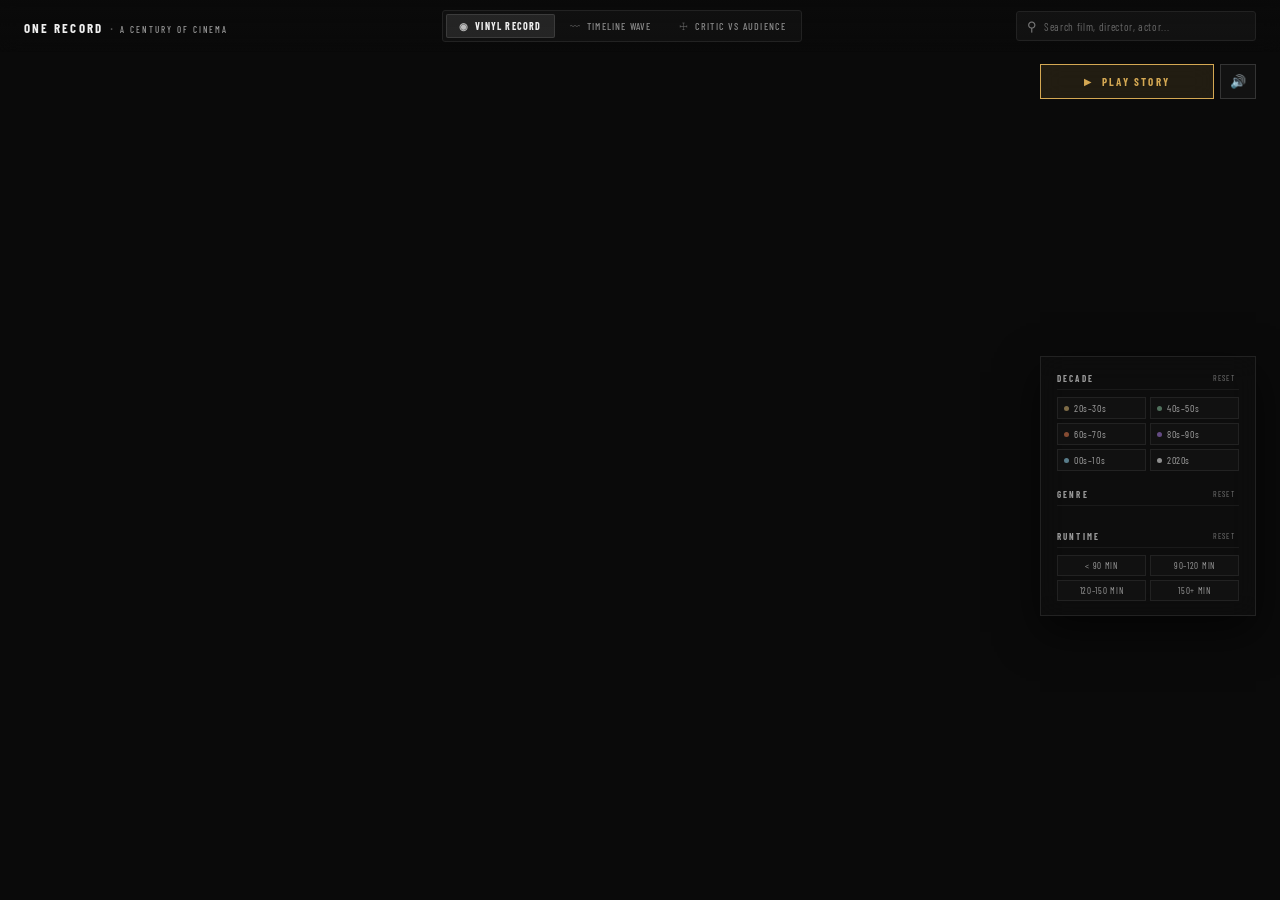
==== index.html @ 1f160da2 "Upgrade data-documentary: segmented scrubber, movie spotlights, Web Audio drone/chimes, ripple motio" ====
<!DOCTYPE html>
<html lang="en">
<head>
  <meta charset="UTF-8">
  <meta name="viewport" content="width=device-width, initial-scale=1.0">
  <title>One Record — A Century of Cinema</title>
  <meta name="description" content="1,000 films. 100 years. An artistic exploration of IMDb's top-rated films across multiple spatial archetypes — Vinyl Record, Timeline Wave, and Critic vs Audience Galaxy.">
  <meta name="theme-color" content="#0A0A0A">
  <link rel="preconnect" href="https://fonts.googleapis.com">
  <link href="https://fonts.googleapis.com/css2?family=Barlow+Condensed:wght@300;400;500;600;700&display=swap" rel="stylesheet">
  <link rel="stylesheet" href="styles.css">
</head>
<body>
<div id="app">

  <!-- Top Navigation & Control Bar -->
  <header id="top-bar">
    <div class="brand">
      <span class="brand-title">ONE RECORD</span>
      <span class="brand-sep">·</span>
      <span class="brand-sub">A CENTURY OF CINEMA</span>
    </div>

    <!-- Mode Switcher -->
    <nav id="mode-switcher" aria-label="Visual perspective">
      <button class="mode-btn active" data-mode="record" title="Concentric vinyl rating tracks">
        <span class="mode-glyph">◉</span>
        <span class="mode-text">VINYL RECORD</span>
      </button>
      <button class="mode-btn" data-mode="timeline" title="Chronological soundwave timeline">
        <span class="mode-glyph">〰</span>
        <span class="mode-text">TIMELINE WAVE</span>
      </button>
      <button class="mode-btn" data-mode="galaxy" title="Critic consensus vs Audience rating">
        <span class="mode-glyph">☩</span>
        <span class="mode-text">CRITIC VS AUDIENCE</span>
      </button>
    </nav>

    <!-- Omni Search Bar -->
    <div id="search-box">
      <span class="search-icon" aria-hidden="true">⚲</span>
      <input type="text" id="omni-search" placeholder="Search film, director, actor..." autocomplete="off" spellcheck="false" aria-label="Search films by title, director, or actor">
      <button id="search-clear" aria-label="Clear search query" title="Clear">×</button>
      <span id="search-count" aria-live="polite"></span>
    </div>
  </header>

  <!-- SVG Visualization Canvas -->
  <svg id="record-svg" role="img" aria-label="Interactive artistic visualization of IMDb top 1000 films"></svg>

  <!-- Hover Tooltip -->
  <div id="tooltip" role="tooltip" aria-hidden="true"></div>

  <!-- Film Detail Modal Overlay -->
  <div id="film-overlay" role="dialog" aria-modal="true" aria-label="Film detail">
    <div class="film-card">
      <button class="close-btn" id="close-overlay" aria-label="Close detail card">×</button>
      <div class="card-layout">
        <div class="card-poster-wrap">
          <img id="card-poster" src="" alt="" class="card-poster">
        </div>
        <div class="card-info">
          <h2 id="card-title" class="card-title"></h2>
          <div class="card-meta-row">
            <span id="card-rating" class="card-rating"></span>
            <span id="card-year" class="card-year"></span>
            <span id="card-runtime" class="card-runtime"></span>
            <span id="card-meta" class="card-meta"></span>
          </div>
          <div id="card-director" class="card-director"></div>
          <div id="card-cast" class="card-cast"></div>
          <div id="card-genre" class="card-genre"></div>
          <p id="card-overview" class="card-overview"></p>
        </div>
      </div>
    </div>
  </div>

  <!-- Right-Side Floating Filter Panel -->
  <aside id="filters" aria-label="Filter panel">
    <!-- Decade Section -->
    <div class="filter-section">
      <div class="filter-header">
        <span class="filter-label">DECADE</span>
        <button class="flt-btn--clear" id="clear-decade">RESET</button>
      </div>
      <div class="filter-grid" id="decade-filter">
        <button class="flt-btn" data-decade="1920" style="--dc:#C8A96A">20s–30s</button>
        <button class="flt-btn" data-decade="1940" style="--dc:#7AAF8E">40s–50s</button>
        <button class="flt-btn" data-decade="1960" style="--dc:#D4734A">60s–70s</button>
        <button class="flt-btn" data-decade="1980" style="--dc:#9B72CF">80s–90s</button>
        <button class="flt-btn" data-decade="2000" style="--dc:#89C4DC">00s–10s</button>
        <button class="flt-btn" data-decade="2020" style="--dc:#E2E2E2">2020s</button>
      </div>
    </div>

    <!-- Genre Section -->
    <div class="filter-section">
      <div class="filter-header">
        <span class="filter-label">GENRE</span>
        <button class="flt-btn--clear" id="clear-genre">RESET</button>
      </div>
      <div class="filter-grid" id="genre-filter">
        <!-- Dynamically injected by script.js -->
      </div>
    </div>

    <!-- Runtime Section -->
    <div class="filter-section">
      <div class="filter-header">
        <span class="filter-label">RUNTIME</span>
        <button class="flt-btn--clear" id="clear-runtime">RESET</button>
      </div>
      <div class="filter-grid" id="runtime-filter">
        <button class="flt-btn rt-flt-btn" data-runtime="short">&lt; 90 MIN</button>
        <button class="flt-btn rt-flt-btn" data-runtime="standard">90–120 MIN</button>
        <button class="flt-btn rt-flt-btn" data-runtime="long">120–150 MIN</button>
        <button class="flt-btn rt-flt-btn" data-runtime="epic">150+ MIN</button>
      </div>
    </div>
  </aside>

  <!-- ── DATA DOCUMENTARY: Controls & Scrubber ── -->
  <div id="doc-controls-wrap">
    <button id="doc-play-btn" aria-label="Play story tour" title="Play Story">
      <span id="doc-play-icon">▶</span>
      <span id="doc-play-label">PLAY STORY</span>
    </button>
    <button id="doc-sound-btn" aria-label="Toggle sound" title="Toggle ambient cinematic audio">
      <span id="doc-sound-icon">🔊</span>
    </button>
  </div>

  <!-- ── DATA DOCUMENTARY: Segmented Chapter Scrubber Bar ── -->
  <div id="doc-scrubber" aria-hidden="true">
    <div id="doc-segments-container"></div>
  </div>

  <!-- ── DATA DOCUMENTARY: Floating Callout Card with Film Spotlights ── -->
  <div id="doc-callout" aria-live="polite" aria-hidden="true">
    <div id="doc-callout-inner">
      <div id="doc-chapter-badge"></div>
      <div id="doc-callout-title"></div>
      <div id="doc-callout-body"></div>
      <div id="doc-callout-stat"></div>
      <div id="doc-spotlights" class="doc-spotlights"></div>
    </div>
  </div>

</div>

<script src="https://d3js.org/d3.v7.min.js"></script>
<script src="data.js"></script>
<script src="script.js"></script>
</body>
</html>
---- styles.css ----
/* ═══════════════════════════════════════════════════════════════════
   ONE RECORD — styles.css
   Aesthetic: Constructivist signal · Minimal brutalist
   ═══════════════════════════════════════════════════════════════════ */

*, *::before, *::after { box-sizing: border-box; margin: 0; padding: 0; }

:root {
  --bg:        #0A0A0A;
  --panel:     rgba(14, 14, 14, 0.90);
  --border:    #222222;
  --border-hi: rgba(255, 255, 255, 0.14);
  --hi:        #F0F0F0;
  --mid:       #AAAAAA;
  --lo:        #666666;
  --accent:    #89C4DC;
  --font:      'Barlow Condensed', 'Arial Narrow', Arial, sans-serif;
}

html, body {
  width: 100%; height: 100%; overflow: hidden;
  background: var(--bg);
  color: var(--hi);
  font-family: var(--font);
}

#app { position: relative; width: 100vw; height: 100vh; }

/* ── Top Bar: Brand, Mode Switcher & Omni Search ────────────────── */
#top-bar {
  position: fixed;
  top: 0; left: 0; right: 0;
  height: 52px;
  padding: 0 24px;
  display: flex;
  align-items: center;
  justify-content: space-between;
  z-index: 500;
  background: linear-gradient(180deg, rgba(10,10,10,0.94) 0%, rgba(10,10,10,0.7) 75%, transparent 100%);
  backdrop-filter: blur(10px);
  -webkit-backdrop-filter: blur(10px);
}

.brand {
  display: flex;
  align-items: baseline;
  user-select: none;
  flex-shrink: 0;
}
.brand-title {
  font-size: 13px;
  font-weight: 700;
  letter-spacing: 0.16em;
  color: var(--hi);
}
.brand-sep {
  color: #555;
  margin: 0 7px;
}
.brand-sub {
  font-size: 9px;
  letter-spacing: 0.22em;
  color: #999;
  font-weight: 500;
}

/* Mode Switcher */
#mode-switcher {
  display: flex;
  gap: 3px;
  background: rgba(255, 255, 255, 0.025);
  border: 1px solid var(--border);
  padding: 3px;
  border-radius: 3px;
}

.mode-btn {
  background: transparent;
  border: none;
  color: #888;
  font-family: var(--font);
  font-size: 10px;
  font-weight: 500;
  letter-spacing: 0.12em;
  padding: 5px 12px;
  cursor: pointer;
  display: flex;
  align-items: center;
  gap: 6px;
  border-radius: 2px;
  transition: all 0.2s ease;
  white-space: nowrap;
}
.mode-btn:hover {
  color: #e0e0e0;
  background: rgba(255, 255, 255, 0.04);
}
.mode-btn.active {
  color: var(--hi);
  background: rgba(255, 255, 255, 0.09);
  font-weight: 700;
  border: 1px solid rgba(255, 255, 255, 0.1);
}
.mode-glyph {
  font-size: 10px;
  opacity: 0.75;
}

/* Omni Search Bar */
#search-box {
  position: relative;
  display: flex;
  align-items: center;
  background: rgba(255, 255, 255, 0.03);
  border: 1px solid var(--border);
  padding: 0 10px;
  height: 30px;
  width: 240px;
  transition: all 0.25s ease;
  border-radius: 3px;
}
#search-box:focus-within {
  border-color: rgba(255, 255, 255, 0.28);
  background: rgba(255, 255, 255, 0.06);
  width: 280px;
}

.search-icon {
  color: #777;
  font-size: 13px;
  margin-right: 7px;
  flex-shrink: 0;
}

#omni-search {
  background: transparent;
  border: none;
  color: var(--hi);
  font-family: var(--font);
  font-size: 11px;
  letter-spacing: 0.04em;
  outline: none;
  width: 100%;
}
#omni-search::placeholder {
  color: #666;
  letter-spacing: 0.06em;
}

#search-clear {
  background: transparent;
  border: none;
  color: #888;
  font-size: 14px;
  cursor: pointer;
  display: none;
  padding: 0 3px;
  line-height: 1;
}
#search-clear.visible { display: block; }
#search-clear:hover { color: var(--hi); }

#search-count {
  font-size: 9px;
  letter-spacing: 0.1em;
  color: var(--accent);
  margin-left: 6px;
  white-space: nowrap;
  font-weight: 600;
}

/* ── SVG Canvas ─────────────────────────────────────────────────── */
#record-svg {
  display: block;
  position: absolute; inset: 0;
  user-select: none; -webkit-user-select: none;
  cursor: default;
  opacity: 0;
  animation: fadeIn 1.2s ease-out 0.1s forwards;
}
@keyframes fadeIn { to { opacity: 1; } }

/* ── Scenery & Canvas Layers ────────────────────────────────────── */
.record-scenery,
.record-scenery *,
.timeline-scenery,
.timeline-scenery *,
.galaxy-scenery,
.galaxy-scenery *,
.constellation-layer,
.constellation-layer *,
.label-group,
.label-group * {
  pointer-events: none !important;
}

.dots-group {
  pointer-events: auto;
}

/* ── Dots & States ──────────────────────────────────────────────── */
.film-dot {
  cursor: pointer;
  transition: opacity 0.25s ease;
  pointer-events: auto;
}
.film-dot.dimmed {
  opacity: 0.02 !important;
  pointer-events: none !important;
  cursor: default !important;
}
.film-dot.search-match {
  stroke: var(--accent) !important;
  stroke-width: 1.5px !important;
  opacity: 1 !important;
  pointer-events: auto !important;
}
.film-dot.selected {
  stroke: #ffffff !important;
  stroke-width: 2px !important;
  opacity: 1 !important;
  pointer-events: auto !important;
}
.film-dot.director-highlight {
  stroke: #ffffff !important;
  stroke-width: 1.5px !important;
  opacity: 1 !important;
  pointer-events: auto !important;
}

/* Constellation Lines */
.constellation-line {
  stroke: rgba(255, 255, 255, 0.45);
  stroke-width: 1.2;
  stroke-dasharray: 4 3;
  fill: none;
  pointer-events: none;
  animation: lineGlow 1.8s ease-in-out infinite alternate;
}
@keyframes lineGlow {
  0%   { stroke-opacity: 0.3; }
  100% { stroke-opacity: 0.85; }
}

/* Axis Guides & Labels */
.axis-guide {
  stroke: rgba(255, 255, 255, 0.05);
  stroke-width: 0.8;
  fill: none;
}
.axis-label {
  font-family: var(--font);
  font-size: 9px;
  fill: #888888;
  letter-spacing: 0.12em;
}
.quadrant-label {
  font-family: var(--font);
  font-size: 11px;
  font-weight: 700;
  fill: #777777;
  letter-spacing: 0.16em;
  text-transform: uppercase;
}

/* ── Tooltip with Poster ────────────────────────────────────────── */
#tooltip {
  position: fixed;
  display: none;
  background: rgba(12, 12, 12, 0.96);
  border: 1px solid rgba(255, 255, 255, 0.12);
  padding: 10px 12px;
  pointer-events: none;
  z-index: 600;
  max-width: 320px;
  box-shadow: 0 14px 34px rgba(0, 0, 0, 0.85);
  backdrop-filter: blur(12px);
  -webkit-backdrop-filter: blur(12px);
}

.tt-card {
  display: flex;
  gap: 12px;
  align-items: flex-start;
}

.tt-poster-wrap {
  flex-shrink: 0;
  width: 54px;
  height: 80px;
  background: #181818;
  border: 1px solid rgba(255, 255, 255, 0.08);
  overflow: hidden;
}

.tt-poster {
  width: 100%;
  height: 100%;
  object-fit: cover;
  display: block;
}

.tt-content {
  flex: 1;
  min-width: 0;
}

.tt-title {
  font-size: 14px;
  font-weight: 700;
  color: var(--hi);
  margin-bottom: 2px;
  line-height: 1.22;
  letter-spacing: 0.02em;
}

.tt-director {
  font-size: 11px;
  color: #bbb;
  margin-bottom: 2px;
  white-space: nowrap;
  overflow: hidden;
  text-overflow: ellipsis;
}

.tt-meta {
  font-size: 10px;
  color: #999;
  margin-bottom: 4px;
  letter-spacing: 0.04em;
}

.tt-rating-row {
  display: flex;
  align-items: baseline;
  gap: 8px;
  margin-bottom: 2px;
}
.tt-rating {
  font-size: 13px;
  font-weight: 700;
  letter-spacing: 0.04em;
}
.tt-meta-score {
  font-size: 10px;
  color: #aaa;
  letter-spacing: 0.06em;
  background: rgba(255, 255, 255, 0.06);
  padding: 1px 4px;
  border-radius: 2px;
}

.tt-genre {
  font-size: 9px;
  color: #999;
  letter-spacing: 0.14em;
  margin-top: 3px;
}

/* ── Film Overlay Modal ─────────────────────────────────────────── */
#film-overlay {
  position: fixed;
  inset: 0;
  background: rgba(0, 0, 0, 0.86);
  backdrop-filter: blur(10px);
  -webkit-backdrop-filter: blur(10px);
  display: none;
  align-items: center;
  justify-content: center;
  z-index: 1000;
}

#film-overlay.visible {
  display: flex;
}

.film-card {
  background: #131313;
  border: 1px solid rgba(255, 255, 255, 0.14);
  width: min(560px, 92vw);
  max-height: 88vh;
  overflow-y: auto;
  padding: 30px 32px;
  position: relative;
  box-shadow: 0 24px 60px rgba(0, 0, 0, 0.9);
  z-index: 1001;
}

.close-btn {
  position: absolute; top: 12px; right: 16px;
  background: transparent; border: none;
  color: #666; font-size: 24px; cursor: pointer;
  line-height: 1; padding: 4px 8px;
  font-family: var(--font);
  transition: color 0.15s;
}
.close-btn:hover { color: var(--hi); }

.card-layout { display: flex; gap: 22px; align-items: flex-start; }

.card-poster-wrap { flex-shrink: 0; width: 96px; }
.card-poster {
  width: 96px; height: auto;
  border: 1px solid rgba(255,255,255,0.1);
  display: block;
  box-shadow: 0 8px 20px rgba(0,0,0,0.6);
}
.card-poster[src=""] { display: none; }

.card-info { flex: 1; min-width: 0; }

.card-title {
  font-size: 22px; font-weight: 700;
  color: var(--hi); line-height: 1.22;
  margin-bottom: 8px;
  letter-spacing: 0.02em;
}

.card-meta-row {
  display: flex; align-items: baseline;
  gap: 12px; flex-wrap: wrap;
  margin-bottom: 10px;
}
.card-rating  { font-size: 22px; font-weight: 700; letter-spacing: 0.04em; }
.card-year    { font-size: 11px; color: var(--mid); letter-spacing: 0.1em; }
.card-runtime { font-size: 11px; color: var(--mid); letter-spacing: 0.1em; }
.card-meta    { font-size: 11px; color: #666;       letter-spacing: 0.08em; }
.card-director { font-size: 13px; color: #BBBBBB; margin-bottom: 5px; }
.card-cast     { font-size: 11px; color: var(--mid); margin-bottom: 8px; letter-spacing: 0.02em; }
.card-genre    {
  font-size: 8px; letter-spacing: 0.22em;
  margin-bottom: 14px; opacity: 0.75;
}
.card-overview {
  font-size: 12px; color: #888;
  line-height: 1.65;
  font-family: Arial, sans-serif;
  letter-spacing: 0.01em;
}

/* ── Filter Side Panel (Right Side) ─────────────────────────────── */
#filters {
  position: fixed;
  top: 54%;
  right: 24px;
  transform: translateY(-50%);
  display: flex;
  flex-direction: column;
  gap: 16px;
  background: var(--panel);
  border: 1px solid var(--border);
  padding: 14px 16px;
  z-index: 300;
  width: 216px;
  max-height: calc(100vh - 72px);
  overflow-y: auto;
  backdrop-filter: blur(14px);
  -webkit-backdrop-filter: blur(14px);
  box-shadow: 0 16px 40px rgba(0, 0, 0, 0.6);
  scrollbar-width: thin;
  scrollbar-color: #333 transparent;
}

#filters::-webkit-scrollbar { width: 4px; }
#filters::-webkit-scrollbar-thumb { background: #333; }

.filter-section {
  display: flex;
  flex-direction: column;
  gap: 7px;
}

.filter-header {
  display: flex;
  align-items: center;
  justify-content: space-between;
  border-bottom: 1px solid rgba(255, 255, 255, 0.06);
  padding-bottom: 4px;
}

.filter-label {
  font-size: 9px;
  letter-spacing: 0.24em;
  color: #999;
  font-weight: 700;
}

.flt-btn--clear {
  background: transparent;
  border: none;
  font-family: var(--font);
  font-size: 8px;
  letter-spacing: 0.16em;
  color: #777;
  cursor: pointer;
  padding: 2px 4px;
  transition: color 0.18s;
}
.flt-btn--clear:hover { color: #ccc; }

.filter-grid {
  display: grid;
  grid-template-columns: 1fr 1fr;
  gap: 4px;
}

.flt-btn {
  background: rgba(255, 255, 255, 0.02);
  border: 1px solid rgba(255, 255, 255, 0.07);
  color: #999;
  font-family: var(--font);
  font-size: 10px;
  font-weight: 400;
  letter-spacing: 0.06em;
  padding: 4px 6px;
  cursor: pointer;
  white-space: nowrap;
  display: flex;
  align-items: center;
  gap: 5px;
  transition: all 0.2s ease;
  width: 100%;
  overflow: hidden;
  text-overflow: ellipsis;
}

/* Default indicator dot on decade buttons */
.flt-btn::before {
  content: '';
  display: inline-block;
  width: 5px;
  height: 5px;
  border-radius: 50%;
  background: var(--dc, #666);
  flex-shrink: 0;
  opacity: 0.6;
  transition: all 0.25s ease;
}

.rt-flt-btn::before { display: none; }
.rt-flt-btn {
  justify-content: center;
  font-size: 9px;
  letter-spacing: 0.08em;
  color: #999;
}

.flt-btn:hover {
  color: #eee;
  border-color: var(--dc, rgba(255, 255, 255, 0.3));
  background: rgba(255, 255, 255, 0.04);
}
.flt-btn:hover::before { opacity: 1; }

.flt-btn.active {
  color: var(--hi);
  border-color: var(--dc, rgba(255, 255, 255, 0.5));
  background: rgba(255, 255, 255, 0.06);
  font-weight: 600;
}
.flt-btn.active::before { opacity: 1; }
.rt-flt-btn.active { border-color: rgba(255, 255, 255, 0.35); }

/* Genre buttons: GREY by default */
.genre-flt-btn::before {
  background: #4a4a4a !important;
  opacity: 0.45;
}
.genre-flt-btn:hover::before {
  background: var(--dc) !important;
  opacity: 1;
}
.genre-flt-btn.active::before {
  background: var(--dc) !important;
  opacity: 1;
}

/* When Genre is selected: Grey out Decade filter circles */
#filters.genre-active #decade-filter .flt-btn::before {
  background: #3e3e3e !important;
  opacity: 0.35 !important;
}
#filters.genre-active #decade-filter .flt-btn.active::before {
  background: #666666 !important;
  opacity: 0.75 !important;
}
#filters.genre-active #decade-filter .flt-btn {
  border-color: rgba(255, 255, 255, 0.04);
  color: #4a4a4a;
}
#filters.genre-active #decade-filter .flt-btn.active {
  border-color: rgba(255, 255, 255, 0.16);
  color: #aaaaaa;
}

/* ── Responsive Breakpoints ─────────────────────────────────────── */
@media (max-width: 1000px) {
  #top-bar { padding: 0 14px; }
  .brand-sub { display: none; }
  .brand-sep { display: none; }
  #search-box { width: 180px; }
  #search-box:focus-within { width: 210px; }
  .mode-text { display: none; }
  .mode-btn { padding: 5px 8px; }
}

@media (max-width: 768px) {
  #filters {
    top: auto;
    bottom: 10px;
    right: 10px;
    transform: none;
    width: auto;
    max-width: calc(100vw - 20px);
    max-height: 150px;
    flex-direction: row;
    gap: 12px;
    padding: 10px 12px;
  }
  .filter-grid {
    display: flex;
    flex-wrap: wrap;
    max-width: 260px;
  }
}

/* ═══════════════════════════════════════════════════════════════════
   DATA DOCUMENTARY — documentary mode components
   ═══════════════════════════════════════════════════════════════════ */

/* ═══════════════════════════════════════════════════════════════════
   DATA DOCUMENTARY — Guided Story Tour Engine
   ═══════════════════════════════════════════════════════════════════ */

/* ── Play / Pause & Sound Controls Wrap ──────────────────────────── */
#doc-controls-wrap {
  position: fixed;
  top: 64px;
  right: 24px;
  z-index: 400;
  display: flex;
  gap: 6px;
  width: 216px;
}

#doc-play-btn {
  flex: 1;
  display: flex;
  align-items: center;
  justify-content: center;
  gap: 9px;
  background: rgba(212, 168, 83, 0.12);
  border: 1px solid #D4A853;
  color: #D4A853;
  font-family: var(--font);
  font-size: 11px;
  font-weight: 700;
  letter-spacing: 0.2em;
  padding: 10px 14px;
  cursor: pointer;
  backdrop-filter: blur(12px);
  -webkit-backdrop-filter: blur(12px);
  transition: background 0.2s ease, border-color 0.2s ease, color 0.2s ease, transform 0.15s ease, box-shadow 0.3s ease;
  box-shadow: 0 0 0 0 rgba(212, 168, 83, 0);
  animation: docBtnPulse 2.8s ease-in-out infinite;
}
@keyframes docBtnPulse {
  0%, 100% { box-shadow: 0 0 0 0 rgba(212, 168, 83, 0.0); }
  50%       { box-shadow: 0 0 12px 3px rgba(212, 168, 83, 0.28); }
}
#doc-play-btn:hover {
  background: rgba(212, 168, 83, 0.22);
  border-color: #E8C06A;
  color: #F0D090;
  transform: translateY(-1px);
  animation: none;
  box-shadow: 0 0 18px 4px rgba(212, 168, 83, 0.35);
}
#doc-play-btn.playing {
  background: rgba(137, 196, 220, 0.14);
  border-color: var(--accent);
  color: var(--accent);
  animation: none;
  box-shadow: 0 0 14px 3px rgba(137, 196, 220, 0.2);
}
#doc-play-btn.playing:hover {
  background: rgba(137, 196, 220, 0.24);
}
#doc-play-icon {
  font-size: 9px;
  line-height: 1;
}

#doc-sound-btn {
  width: 36px;
  background: rgba(20, 20, 20, 0.85);
  border: 1px solid rgba(255, 255, 255, 0.14);
  color: #AAAAAA;
  font-size: 13px;
  display: flex;
  align-items: center;
  justify-content: center;
  cursor: pointer;
  backdrop-filter: blur(12px);
  -webkit-backdrop-filter: blur(12px);
  transition: all 0.2s ease;
}
#doc-sound-btn:hover {
  border-color: #D4A853;
  color: #D4A853;
  background: rgba(212, 168, 83, 0.1);
}
#doc-sound-btn.muted {
  opacity: 0.5;
  color: #666;
}

/* ── Segmented Chapter Scrubber Bar ──────────────────────────────── */
#doc-scrubber {
  position: fixed;
  bottom: 0;
  left: 0;
  right: 0;
  height: 0;
  background: rgba(10, 10, 10, 0.94);
  border-top: 1px solid rgba(255, 255, 255, 0.08);
  z-index: 400;
  pointer-events: none;
  opacity: 0;
  transition: opacity 0.4s ease, height 0.3s ease;
  display: flex;
  align-items: center;
  padding: 0 24px;
}
#doc-scrubber.visible {
  opacity: 1;
  pointer-events: auto;
  height: 42px;
}

#doc-segments-container {
  display: flex;
  width: 100%;
  gap: 8px;
  align-items: center;
}

.doc-segment {
  flex: 1;
  display: flex;
  flex-direction: column;
  gap: 5px;
  cursor: pointer;
  padding: 4px 0;
  opacity: 0.5;
  transition: opacity 0.25s ease;
}
.doc-segment:hover {
  opacity: 0.9;
}
.doc-segment.active {
  opacity: 1;
}
.doc-segment.completed {
  opacity: 0.8;
}

.doc-segment-track {
  height: 3px;
  background: rgba(255, 255, 255, 0.12);
  border-radius: 2px;
  overflow: hidden;
  position: relative;
}

.doc-segment-fill {
  position: absolute;
  top: 0;
  left: 0;
  height: 100%;
  width: 100%;
  background: #D4A853;
  transform-origin: left center;
  transform: scaleX(0);
  transition: transform linear;
}
.doc-segment.active .doc-segment-fill {
  background: var(--accent);
}
.doc-segment.completed .doc-segment-fill {
  background: #888888;
  transform: scaleX(1) !important;
}

.doc-segment-label {
  display: flex;
  align-items: baseline;
  gap: 5px;
  font-family: var(--font);
  font-size: 9px;
  letter-spacing: 0.1em;
  color: var(--mid);
  white-space: nowrap;
  overflow: hidden;
  text-overflow: ellipsis;
}
.doc-segment.active .doc-segment-label {
  color: var(--hi);
  font-weight: 600;
}
.doc-segment-num {
  font-size: 8px;
  color: #777;
  font-weight: 700;
  flex-shrink: 0;
}
.doc-segment.active .doc-segment-num {
  color: var(--accent);
}
.doc-segment-text {
  overflow: hidden;
  text-overflow: ellipsis;
}

/* ── Floating Callout Card with Film Spotlights ──────────────────── */
#doc-callout {
  position: fixed;
  z-index: 450;
  pointer-events: auto;
  opacity: 0;
  transform: translateY(8px);
  transition: opacity 0.45s ease, transform 0.45s ease;
  width: 320px;
  max-width: calc(100vw - 48px);
}
#doc-callout.visible {
  opacity: 1;
  transform: translateY(0);
}

#doc-callout-inner {
  background: rgba(12, 12, 12, 0.94);
  border: 1px solid rgba(255, 255, 255, 0.16);
  padding: 16px 18px 14px;
  backdrop-filter: blur(20px);
  -webkit-backdrop-filter: blur(20px);
  box-shadow: 0 20px 50px rgba(0,0,0,0.9);
  position: relative;
}
#doc-callout-inner::before {
  content: '';
  position: absolute;
  top: 0; left: 0; right: 0;
  height: 2px;
  background: linear-gradient(90deg, #D4A853, var(--accent), transparent);
}

#doc-chapter-badge {
  font-family: var(--font);
  font-size: 8px;
  letter-spacing: 0.24em;
  color: #D4A853;
  font-weight: 700;
  margin-bottom: 6px;
  text-transform: uppercase;
}
#doc-callout-title {
  font-family: var(--font);
  font-size: 16px;
  font-weight: 700;
  letter-spacing: 0.03em;
  color: var(--hi);
  line-height: 1.25;
  margin-bottom: 6px;
}
#doc-callout-body {
  font-family: Arial, sans-serif;
  font-size: 11px;
  color: #b0b0b0;
  line-height: 1.55;
  margin-bottom: 8px;
  letter-spacing: 0.01em;
}
#doc-callout-stat {
  font-family: var(--font);
  font-size: 11px;
  font-weight: 700;
  letter-spacing: 0.12em;
  color: var(--accent);
  border-top: 1px solid rgba(255,255,255,0.08);
  padding-top: 6px;
  margin-bottom: 10px;
}

/* Landmark Spotlight Mini Cards */
.doc-spotlights {
  display: flex;
  flex-direction: column;
  gap: 6px;
  margin-top: 8px;
  border-top: 1px solid rgba(255,255,255,0.06);
  padding-top: 8px;
}
.doc-spotlight-heading {
  font-family: var(--font);
  font-size: 8px;
  letter-spacing: 0.2em;
  color: #888;
  font-weight: 700;
  text-transform: uppercase;
  margin-bottom: 2px;
}
.doc-spotlight-cards {
  display: flex;
  gap: 6px;
}
.doc-spotlight-card {
  flex: 1;
  display: flex;
  gap: 8px;
  background: rgba(255, 255, 255, 0.04);
  border: 1px solid rgba(255, 255, 255, 0.08);
  padding: 5px 6px;
  border-radius: 2px;
  cursor: pointer;
  transition: all 0.2s ease;
  min-width: 0;
  align-items: center;
}
.doc-spotlight-card:hover {
  background: rgba(255, 255, 255, 0.09);
  border-color: #D4A853;
  transform: translateY(-1px);
}
.doc-spotlight-poster {
  width: 26px;
  height: 38px;
  object-fit: cover;
  flex-shrink: 0;
  background: #222;
  border: 1px solid rgba(255,255,255,0.1);
}
.doc-spotlight-info {
  flex: 1;
  min-width: 0;
}
.doc-spotlight-title {
  font-family: var(--font);
  font-size: 11px;
  font-weight: 700;
  color: var(--hi);
  white-space: nowrap;
  overflow: hidden;
  text-overflow: ellipsis;
  line-height: 1.15;
}
.doc-spotlight-meta {
  font-size: 9px;
  color: #888;
  letter-spacing: 0.02em;
  margin-top: 2px;
}
.doc-spotlight-rating {
  font-family: var(--font);
  font-size: 10px;
  font-weight: 700;
  color: #D4A853;
  letter-spacing: 0.05em;
  margin-top: 1px;
}

/* ── Animated Spotlight Halo Rings on SVG ────────────────────────── */
.spotlight-pulse {
  fill: none;
  stroke: #D4A853;
  stroke-width: 1.5;
  pointer-events: none;
  opacity: 0.8;
  animation: pulseRing 1.8s ease-out infinite;
}
@keyframes pulseRing {
  0% {
    r: 4px;
    opacity: 0.9;
    stroke-width: 2;
  }
  100% {
    r: 28px;
    opacity: 0;
    stroke-width: 0.5;
  }
}

/* ── Documentary Focus: Dimming & Canvas Lift ────────────────────── */
body.doc-playing .film-dot {
  will-change: transform, opacity;
  transition: opacity 0.5s ease !important;
}
body.doc-playing .film-dot:not(.doc-focus) {
  opacity: 0.03 !important;
  pointer-events: none !important;
}
body.doc-playing .film-dot.doc-focus {
  opacity: 1 !important;
  stroke: rgba(137, 196, 220, 0.35) !important;
  stroke-width: 0.8px !important;
}
body.doc-playing .film-dot.doc-spotlight-dot {
  opacity: 1 !important;
  stroke: #D4A853 !important;
  stroke-width: 2px !important;
}

/* Shift SVG canvas up when scrubber bar is visible so bottom axes aren't cropped */
body.doc-playing #record-svg {
  transform: translateY(-22px);
  transition: transform 0.4s ease;
}
body:not(.doc-playing) #record-svg {
  transform: translateY(0);
  transition: transform 0.4s ease;
}

body.doc-playing #filters {
  opacity: 0.15;
  pointer-events: none;
  transition: opacity 0.4s ease;
}
body.doc-playing #top-bar {
  opacity: 0.35;
  pointer-events: none;
  transition: opacity 0.4s ease;
}
body.doc-playing #doc-controls-wrap {
  opacity: 1 !important;
  pointer-events: auto !important;
}
body.doc-playing #doc-scrubber {
  opacity: 1 !important;
  pointer-events: auto !important;
}
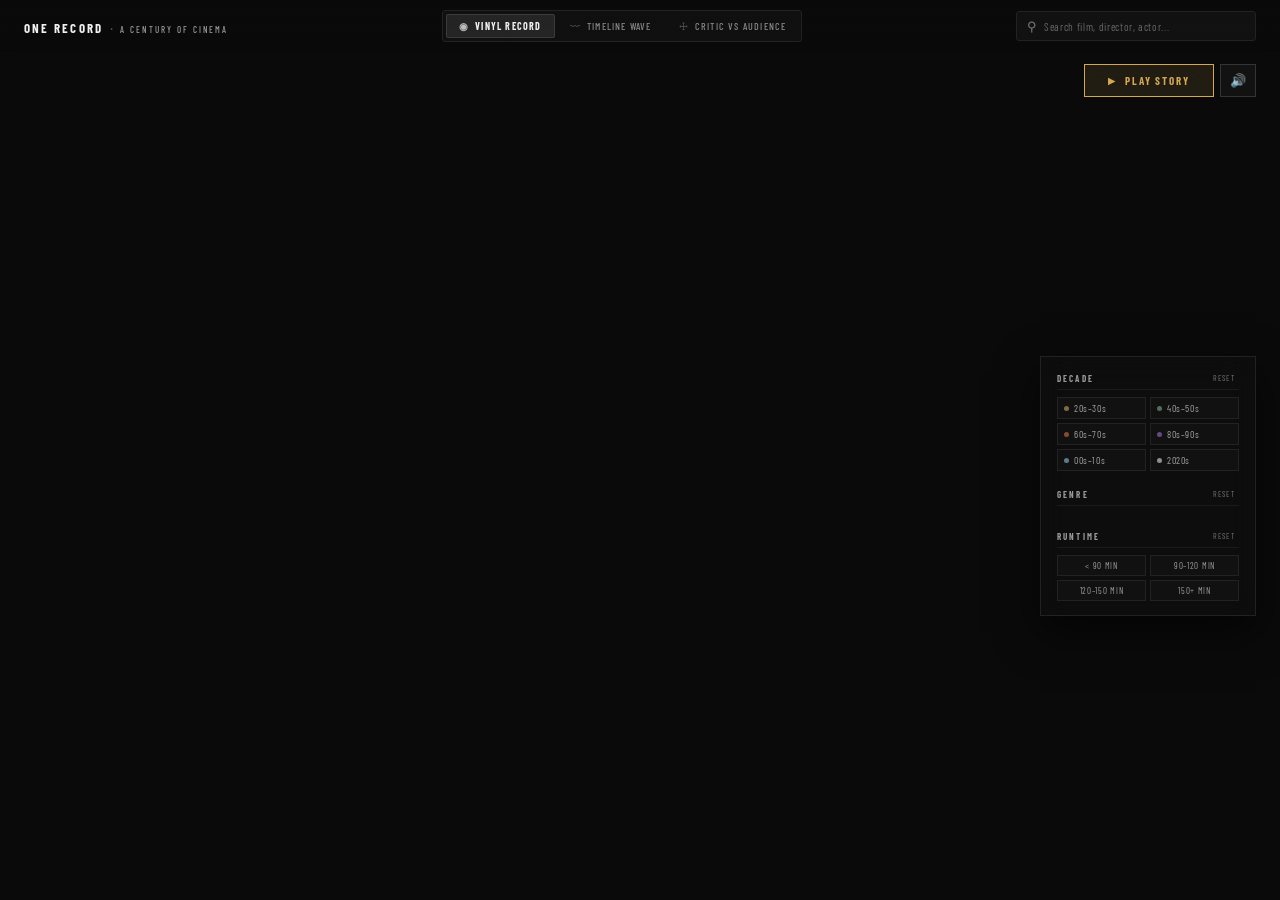
==== commit 3d48c7e9: "Fix: true pause/resume with dedicated stop, soothing pad synth, smooth D3 transitions, stacked full-" ====
--- a/index.html
+++ b/index.html
@@ -123,9 +123,13 @@
 
   <!-- ── DATA DOCUMENTARY: Controls & Scrubber ── -->
   <div id="doc-controls-wrap">
-    <button id="doc-play-btn" aria-label="Play story tour" title="Play Story">
+    <button id="doc-play-btn" aria-label="Play or pause tour" title="Play or Pause Story">
       <span id="doc-play-icon">▶</span>
       <span id="doc-play-label">PLAY STORY</span>
+    </button>
+    <button id="doc-stop-btn" aria-label="Stop tour" title="Stop and reset tour" style="display: none;">
+      <span id="doc-stop-icon">⏹</span>
+      <span id="doc-stop-label">STOP</span>
     </button>
     <button id="doc-sound-btn" aria-label="Toggle sound" title="Toggle ambient cinematic audio">
       <span id="doc-sound-icon">🔊</span>
--- a/styles.css
+++ b/styles.css
@@ -640,23 +640,23 @@
   z-index: 400;
   display: flex;
   gap: 6px;
-  width: 216px;
+  align-items: stretch;
 }
 
 #doc-play-btn {
-  flex: 1;
   display: flex;
   align-items: center;
   justify-content: center;
-  gap: 9px;
+  gap: 8px;
+  min-width: 130px;
   background: rgba(212, 168, 83, 0.12);
   border: 1px solid #D4A853;
   color: #D4A853;
   font-family: var(--font);
   font-size: 11px;
   font-weight: 700;
-  letter-spacing: 0.2em;
-  padding: 10px 14px;
+  letter-spacing: 0.18em;
+  padding: 9px 14px;
   cursor: pointer;
   backdrop-filter: blur(12px);
   -webkit-backdrop-filter: blur(12px);
@@ -686,9 +686,42 @@
 #doc-play-btn.playing:hover {
   background: rgba(137, 196, 220, 0.24);
 }
+#doc-play-btn.paused {
+  background: rgba(212, 168, 83, 0.2);
+  border-color: #D4A853;
+  color: #F0D090;
+  animation: docBtnPulse 1.8s ease-in-out infinite;
+}
 #doc-play-icon {
   font-size: 9px;
   line-height: 1;
+}
+
+#doc-stop-btn {
+  display: flex;
+  align-items: center;
+  justify-content: center;
+  gap: 5px;
+  background: rgba(180, 50, 50, 0.15);
+  border: 1px solid rgba(200, 70, 70, 0.5);
+  color: #E07070;
+  font-family: var(--font);
+  font-size: 10px;
+  font-weight: 700;
+  letter-spacing: 0.14em;
+  padding: 8px 11px;
+  cursor: pointer;
+  backdrop-filter: blur(12px);
+  -webkit-backdrop-filter: blur(12px);
+  transition: all 0.2s ease;
+}
+#doc-stop-btn:hover {
+  background: rgba(200, 50, 50, 0.3);
+  border-color: #FF6666;
+  color: #FFF;
+}
+#doc-stop-icon {
+  font-size: 8px;
 }
 
 #doc-sound-btn {
@@ -830,7 +863,7 @@
   opacity: 0;
   transform: translateY(8px);
   transition: opacity 0.45s ease, transform 0.45s ease;
-  width: 320px;
+  width: 310px;
   max-width: calc(100vw - 48px);
 }
 #doc-callout.visible {
@@ -841,7 +874,7 @@
 #doc-callout-inner {
   background: rgba(12, 12, 12, 0.94);
   border: 1px solid rgba(255, 255, 255, 0.16);
-  padding: 16px 18px 14px;
+  padding: 14px 16px 12px;
   backdrop-filter: blur(20px);
   -webkit-backdrop-filter: blur(20px);
   box-shadow: 0 20px 50px rgba(0,0,0,0.9);
@@ -861,45 +894,45 @@
   letter-spacing: 0.24em;
   color: #D4A853;
   font-weight: 700;
-  margin-bottom: 6px;
+  margin-bottom: 5px;
   text-transform: uppercase;
 }
 #doc-callout-title {
   font-family: var(--font);
-  font-size: 16px;
+  font-size: 15px;
   font-weight: 700;
   letter-spacing: 0.03em;
   color: var(--hi);
   line-height: 1.25;
-  margin-bottom: 6px;
+  margin-bottom: 5px;
 }
 #doc-callout-body {
   font-family: Arial, sans-serif;
   font-size: 11px;
   color: #b0b0b0;
-  line-height: 1.55;
-  margin-bottom: 8px;
+  line-height: 1.5;
+  margin-bottom: 7px;
   letter-spacing: 0.01em;
 }
 #doc-callout-stat {
   font-family: var(--font);
-  font-size: 11px;
+  font-size: 10px;
   font-weight: 700;
   letter-spacing: 0.12em;
   color: var(--accent);
   border-top: 1px solid rgba(255,255,255,0.08);
+  padding-top: 5px;
+  margin-bottom: 7px;
+}
+
+/* Landmark Spotlight Mini Cards (Stacked for full readability) */
+.doc-spotlights {
+  display: flex;
+  flex-direction: column;
+  gap: 4px;
+  margin-top: 6px;
+  border-top: 1px solid rgba(255,255,255,0.06);
   padding-top: 6px;
-  margin-bottom: 10px;
-}
-
-/* Landmark Spotlight Mini Cards */
-.doc-spotlights {
-  display: flex;
-  flex-direction: column;
-  gap: 6px;
-  margin-top: 8px;
-  border-top: 1px solid rgba(255,255,255,0.06);
-  padding-top: 8px;
 }
 .doc-spotlight-heading {
   font-family: var(--font);
@@ -908,41 +941,48 @@
   color: #888;
   font-weight: 700;
   text-transform: uppercase;
-  margin-bottom: 2px;
+  margin-bottom: 3px;
 }
 .doc-spotlight-cards {
   display: flex;
-  gap: 6px;
+  flex-direction: column;
+  gap: 4px;
 }
 .doc-spotlight-card {
-  flex: 1;
   display: flex;
   gap: 8px;
-  background: rgba(255, 255, 255, 0.04);
+  background: rgba(255, 255, 255, 0.035);
   border: 1px solid rgba(255, 255, 255, 0.08);
-  padding: 5px 6px;
+  padding: 4px 7px;
   border-radius: 2px;
   cursor: pointer;
   transition: all 0.2s ease;
-  min-width: 0;
   align-items: center;
 }
 .doc-spotlight-card:hover {
-  background: rgba(255, 255, 255, 0.09);
+  background: rgba(255, 255, 255, 0.08);
   border-color: #D4A853;
-  transform: translateY(-1px);
+  transform: translateX(2px);
 }
 .doc-spotlight-poster {
-  width: 26px;
-  height: 38px;
+  width: 22px;
+  height: 32px;
   object-fit: cover;
   flex-shrink: 0;
   background: #222;
-  border: 1px solid rgba(255,255,255,0.1);
+  border: 1px solid rgba(255,255,255,0.12);
 }
 .doc-spotlight-info {
   flex: 1;
   min-width: 0;
+  display: flex;
+  align-items: baseline;
+  justify-content: space-between;
+  gap: 6px;
+}
+.doc-spotlight-text-col {
+  min-width: 0;
+  flex: 1;
 }
 .doc-spotlight-title {
   font-family: var(--font);
@@ -952,21 +992,21 @@
   white-space: nowrap;
   overflow: hidden;
   text-overflow: ellipsis;
-  line-height: 1.15;
+  line-height: 1.2;
 }
 .doc-spotlight-meta {
   font-size: 9px;
   color: #888;
   letter-spacing: 0.02em;
-  margin-top: 2px;
+  margin-top: 1px;
 }
 .doc-spotlight-rating {
   font-family: var(--font);
-  font-size: 10px;
+  font-size: 11px;
   font-weight: 700;
   color: #D4A853;
-  letter-spacing: 0.05em;
-  margin-top: 1px;
+  letter-spacing: 0.04em;
+  flex-shrink: 0;
 }
 
 /* ── Animated Spotlight Halo Rings on SVG ────────────────────────── */
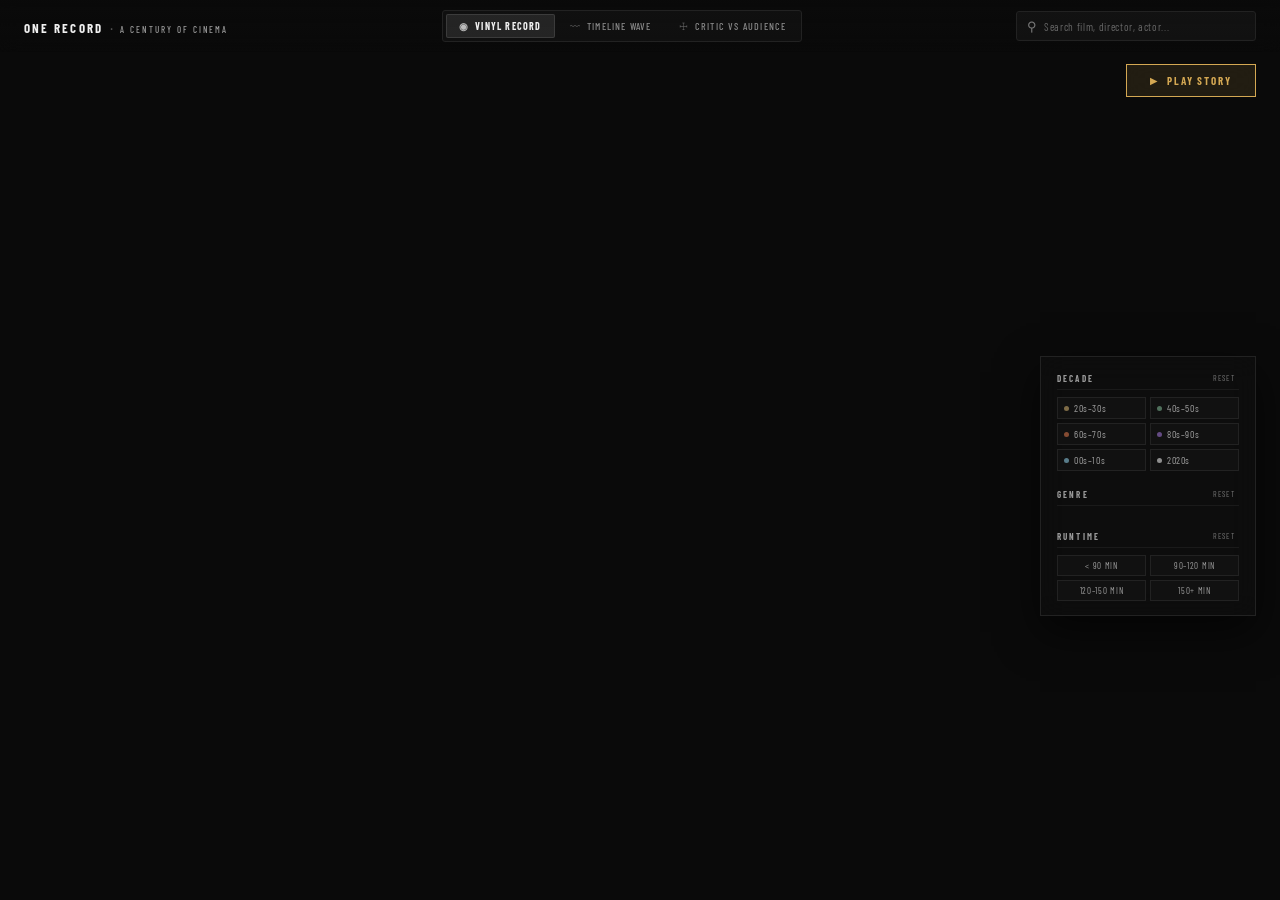
==== commit f7baf99c: "Remove audio completely, add visible particle cascade flight, on-canvas leader pins, and refined mot" ====
--- a/index.html
+++ b/index.html
@@ -131,9 +131,6 @@
       <span id="doc-stop-icon">⏹</span>
       <span id="doc-stop-label">STOP</span>
     </button>
-    <button id="doc-sound-btn" aria-label="Toggle sound" title="Toggle ambient cinematic audio">
-      <span id="doc-sound-icon">🔊</span>
-    </button>
   </div>
 
   <!-- ── DATA DOCUMENTARY: Segmented Chapter Scrubber Bar ── -->
--- a/styles.css
+++ b/styles.css
@@ -1009,7 +1009,7 @@
   flex-shrink: 0;
 }
 
-/* ── Animated Spotlight Halo Rings on SVG ────────────────────────── */
+/* ── Animated Spotlight Halo Rings & On-Canvas Leader Pins ───────── */
 .spotlight-pulse {
   fill: none;
   stroke: #D4A853;
@@ -1031,16 +1031,53 @@
   }
 }
 
-/* ── Documentary Focus: Dimming & Canvas Lift ────────────────────── */
+/* Floating on-canvas landmark pins pointing to dots */
+.doc-leader-pin {
+  pointer-events: none;
+  opacity: 0;
+  animation: leaderPinFade 0.6s ease-out forwards;
+}
+@keyframes leaderPinFade {
+  from { opacity: 0; transform: translateY(4px); }
+  to   { opacity: 1; transform: translateY(0); }
+}
+.doc-leader-line {
+  stroke: rgba(212, 168, 83, 0.6);
+  stroke-width: 1;
+  stroke-dasharray: 2, 2;
+  fill: none;
+}
+.doc-leader-badge-bg {
+  fill: rgba(10, 10, 10, 0.88);
+  stroke: rgba(212, 168, 83, 0.5);
+  stroke-width: 1;
+  rx: 3px;
+}
+.doc-leader-badge-text {
+  font-family: var(--font);
+  font-size: 9px;
+  font-weight: 700;
+  fill: #F0D090;
+  letter-spacing: 0.06em;
+}
+
+/* ── Documentary Focus: Dimming, Motion & Canvas Lift ────────────── */
 body.doc-playing .film-dot {
   will-change: transform, opacity;
-  transition: opacity 0.5s ease !important;
-}
-body.doc-playing .film-dot:not(.doc-focus) {
+  transition: opacity 0.4s ease !important;
+}
+
+/* Visible Particle Cascade during mode switches: all dots glow while traveling */
+body.doc-playing.doc-moving .film-dot {
+  opacity: 0.65 !important;
+  stroke: none !important;
+}
+
+body.doc-playing:not(.doc-moving) .film-dot:not(.doc-focus) {
   opacity: 0.03 !important;
   pointer-events: none !important;
 }
-body.doc-playing .film-dot.doc-focus {
+body.doc-playing:not(.doc-moving) .film-dot.doc-focus {
   opacity: 1 !important;
   stroke: rgba(137, 196, 220, 0.35) !important;
   stroke-width: 0.8px !important;
@@ -1048,7 +1085,7 @@
 body.doc-playing .film-dot.doc-spotlight-dot {
   opacity: 1 !important;
   stroke: #D4A853 !important;
-  stroke-width: 2px !important;
+  stroke-width: 2.2px !important;
 }
 
 /* Shift SVG canvas up when scrubber bar is visible so bottom axes aren't cropped */
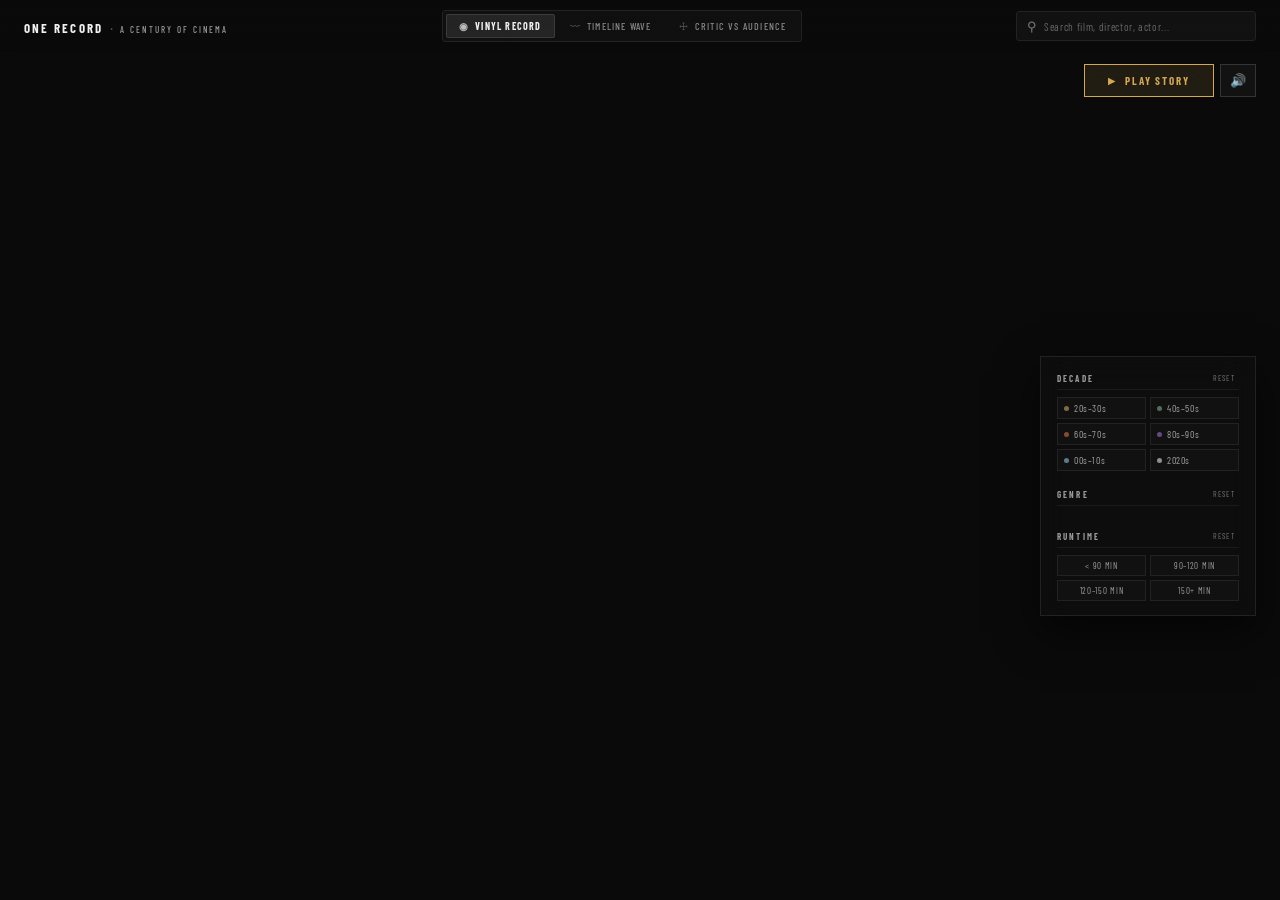
==== commit 0aebf5ba: "Enhance data documentary with fluid particle transitions, generative felt-piano ambient audio, and c" ====
--- a/index.html
+++ b/index.html
@@ -131,6 +131,9 @@
       <span id="doc-stop-icon">⏹</span>
       <span id="doc-stop-label">STOP</span>
     </button>
+    <button id="doc-sound-btn" aria-label="Toggle sound" title="Toggle ambient music">
+      <span id="doc-sound-icon">🔊</span>
+    </button>
   </div>
 
   <!-- ── DATA DOCUMENTARY: Segmented Chapter Scrubber Bar ── -->
--- a/styles.css
+++ b/styles.css
@@ -1009,7 +1009,7 @@
   flex-shrink: 0;
 }
 
-/* ── Animated Spotlight Halo Rings & On-Canvas Leader Pins ───────── */
+/* ── Animated Spotlight Halo Rings on SVG ────────────────────────── */
 .spotlight-pulse {
   fill: none;
   stroke: #D4A853;
@@ -1031,34 +1031,28 @@
   }
 }
 
-/* Floating on-canvas landmark pins pointing to dots */
-.doc-leader-pin {
-  pointer-events: none;
-  opacity: 0;
-  animation: leaderPinFade 0.6s ease-out forwards;
-}
-@keyframes leaderPinFade {
-  from { opacity: 0; transform: translateY(4px); }
-  to   { opacity: 1; transform: translateY(0); }
-}
-.doc-leader-line {
-  stroke: rgba(212, 168, 83, 0.6);
-  stroke-width: 1;
-  stroke-dasharray: 2, 2;
-  fill: none;
-}
-.doc-leader-badge-bg {
-  fill: rgba(10, 10, 10, 0.88);
-  stroke: rgba(212, 168, 83, 0.5);
-  stroke-width: 1;
-  rx: 3px;
-}
-.doc-leader-badge-text {
-  font-family: var(--font);
-  font-size: 9px;
-  font-weight: 700;
-  fill: #F0D090;
-  letter-spacing: 0.06em;
+#doc-sound-btn {
+  width: 36px;
+  background: rgba(20, 20, 20, 0.85);
+  border: 1px solid rgba(255, 255, 255, 0.14);
+  color: #AAAAAA;
+  font-size: 13px;
+  display: flex;
+  align-items: center;
+  justify-content: center;
+  cursor: pointer;
+  backdrop-filter: blur(12px);
+  -webkit-backdrop-filter: blur(12px);
+  transition: all 0.2s ease;
+}
+#doc-sound-btn:hover {
+  border-color: #D4A853;
+  color: #D4A853;
+  background: rgba(212, 168, 83, 0.1);
+}
+#doc-sound-btn.muted {
+  opacity: 0.5;
+  color: #666;
 }
 
 /* ── Documentary Focus: Dimming, Motion & Canvas Lift ────────────── */
@@ -1069,7 +1063,7 @@
 
 /* Visible Particle Cascade during mode switches: all dots glow while traveling */
 body.doc-playing.doc-moving .film-dot {
-  opacity: 0.65 !important;
+  opacity: 0.85 !important;
   stroke: none !important;
 }
 
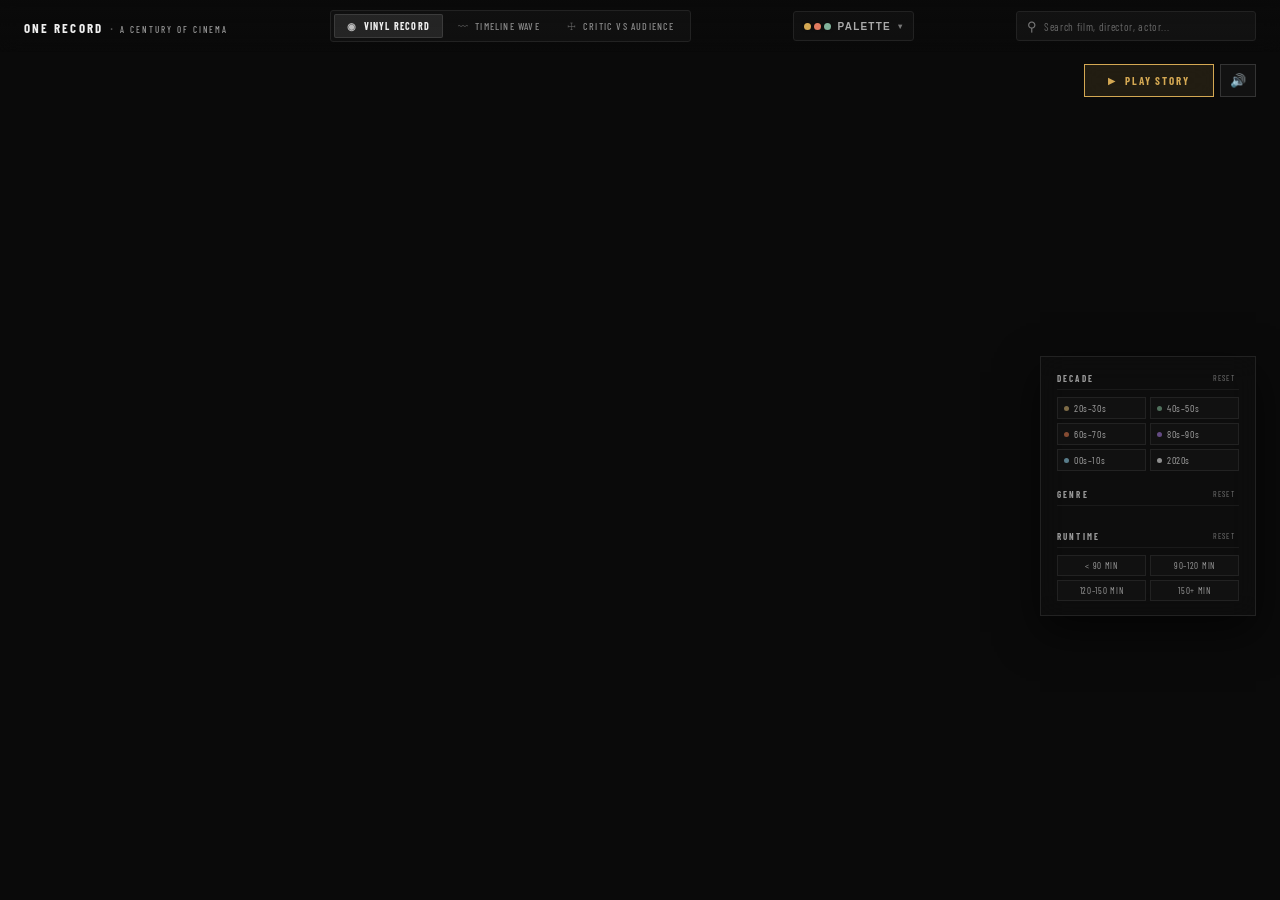
==== commit be06faeb: "Implement Palette Storyteller interactive palette harmonizer with 4 narrative themes and dynamic OKL" ====
--- a/index.html
+++ b/index.html
@@ -36,6 +36,69 @@
         <span class="mode-text">CRITIC VS AUDIENCE</span>
       </button>
     </nav>
+ 
+    <!-- Palette Storyteller: Curated Narrative Palettes -->
+    <div id="palette-picker" class="palette-picker" aria-label="Color Palette Harmonizer">
+      <button id="palette-btn" class="palette-btn" aria-haspopup="true" aria-expanded="false" title="Switch Narrative Color Palette">
+        <span class="palette-swatch-preview" id="palette-active-swatch">
+          <span class="swatch-dot" style="background: #D4A853;"></span>
+          <span class="swatch-dot" style="background: #E07A5F;"></span>
+          <span class="swatch-dot" style="background: #81B29A;"></span>
+        </span>
+        <span class="palette-btn-text">PALETTE</span>
+        <span class="palette-btn-arrow">▾</span>
+      </button>
+      <div id="palette-dropdown" class="palette-dropdown" role="menu">
+        <div class="palette-option active" data-palette="golden-age" role="menuitem">
+          <div class="palette-meta">
+            <span class="palette-name">35mm Golden Age</span>
+            <span class="palette-sub">Warm 24k Gold &amp; Sepia Smoke</span>
+          </div>
+          <div class="palette-swatches">
+            <span style="background: #D4A853;"></span>
+            <span style="background: #E07A5F;"></span>
+            <span style="background: #81B29A;"></span>
+            <span style="background: #3D5A80;"></span>
+          </div>
+        </div>
+        <div class="palette-option" data-palette="cyber-neon" role="menuitem">
+          <div class="palette-meta">
+            <span class="palette-name">Cyber Neon</span>
+            <span class="palette-sub">Phosphor Cyan &amp; Hyper Magenta</span>
+          </div>
+          <div class="palette-swatches">
+            <span style="background: #00F5D4;"></span>
+            <span style="background: #F72585;"></span>
+            <span style="background: #7209B7;"></span>
+            <span style="background: #4CC9F0;"></span>
+          </div>
+        </div>
+        <div class="palette-option" data-palette="vintage-noir" role="menuitem">
+          <div class="palette-meta">
+            <span class="palette-name">Criterion Noir</span>
+            <span class="palette-sub">Vermilion &amp; Prussian Steel</span>
+          </div>
+          <div class="palette-swatches">
+            <span style="background: #E63946;"></span>
+            <span style="background: #457B9D;"></span>
+            <span style="background: #DDA15E;"></span>
+            <span style="background: #F1FAEE;"></span>
+          </div>
+        </div>
+        <div class="palette-option" data-palette="solar-flare" role="menuitem">
+          <div class="palette-meta">
+            <span class="palette-name">Solar Flare</span>
+            <span class="palette-sub">Molten Amber &amp; Supernova Cyan</span>
+          </div>
+          <div class="palette-swatches">
+            <span style="background: #FFB703;"></span>
+            <span style="background: #FB8500;"></span>
+            <span style="background: #00B4D8;"></span>
+            <span style="background: #06D6A0;"></span>
+          </div>
+        </div>
+      </div>
+    </div>
 
     <!-- Omni Search Bar -->
     <div id="search-box">
--- a/styles.css
+++ b/styles.css
@@ -104,6 +104,137 @@
 .mode-glyph {
   font-size: 10px;
   opacity: 0.75;
+}
+
+/* ── Palette Storyteller: Palette Picker Dropdown ───────────────── */
+.palette-picker {
+  position: relative;
+  user-select: none;
+}
+
+.palette-btn {
+  background: rgba(255, 255, 255, 0.025);
+  border: 1px solid var(--border);
+  color: #AAAAAA;
+  font-family: var(--font);
+  font-size: 10px;
+  font-weight: 600;
+  letter-spacing: 0.12em;
+  padding: 5px 10px;
+  cursor: pointer;
+  display: flex;
+  align-items: center;
+  gap: 7px;
+  border-radius: 3px;
+  height: 30px;
+  transition: all 0.2s ease;
+}
+.palette-btn:hover {
+  color: #FFFFFF;
+  border-color: rgba(255, 255, 255, 0.25);
+  background: rgba(255, 255, 255, 0.06);
+}
+.palette-picker.open .palette-btn {
+  border-color: var(--accent, #D4A853);
+  color: #FFFFFF;
+  background: rgba(255, 255, 255, 0.08);
+}
+
+.palette-swatch-preview {
+  display: flex;
+  gap: 3px;
+  align-items: center;
+}
+.palette-swatch-preview .swatch-dot {
+  width: 7px;
+  height: 7px;
+  border-radius: 50%;
+  box-shadow: 0 0 3px rgba(0,0,0,0.5);
+}
+
+.palette-btn-text {
+  font-size: 10px;
+}
+.palette-btn-arrow {
+  font-size: 8px;
+  color: #777;
+  transition: transform 0.2s ease;
+}
+.palette-picker.open .palette-btn-arrow {
+  transform: rotate(180deg);
+}
+
+.palette-dropdown {
+  position: absolute;
+  top: calc(100% + 6px);
+  left: 50%;
+  transform: translateX(-50%) translateY(-6px);
+  width: 224px;
+  background: rgba(14, 14, 14, 0.96);
+  border: 1px solid rgba(255, 255, 255, 0.14);
+  border-radius: 4px;
+  padding: 5px;
+  display: none;
+  flex-direction: column;
+  gap: 3px;
+  z-index: 600;
+  box-shadow: 0 12px 32px rgba(0, 0, 0, 0.7), 0 0 0 1px rgba(255, 255, 255, 0.05);
+  backdrop-filter: blur(14px);
+  -webkit-backdrop-filter: blur(14px);
+  opacity: 0;
+  pointer-events: none;
+  transition: opacity 0.18s ease, transform 0.18s ease;
+}
+.palette-picker.open .palette-dropdown {
+  display: flex;
+  opacity: 1;
+  pointer-events: auto;
+  transform: translateX(-50%) translateY(0);
+}
+
+.palette-option {
+  padding: 8px 10px;
+  border-radius: 3px;
+  cursor: pointer;
+  display: flex;
+  flex-direction: column;
+  gap: 4px;
+  border: 1px solid transparent;
+  transition: all 0.15s ease;
+}
+.palette-option:hover {
+  background: rgba(255, 255, 255, 0.06);
+}
+.palette-option.active {
+  background: rgba(255, 255, 255, 0.09);
+  border-color: rgba(255, 255, 255, 0.18);
+}
+
+.palette-meta {
+  display: flex;
+  flex-direction: column;
+}
+.palette-name {
+  font-size: 11px;
+  font-weight: 700;
+  letter-spacing: 0.08em;
+  color: #F0F0F0;
+}
+.palette-sub {
+  font-size: 9px;
+  letter-spacing: 0.04em;
+  color: #888888;
+}
+
+.palette-swatches {
+  display: flex;
+  gap: 4px;
+  margin-top: 2px;
+}
+.palette-swatches span {
+  flex: 1;
+  height: 4px;
+  border-radius: 2px;
 }
 
 /* Omni Search Bar */
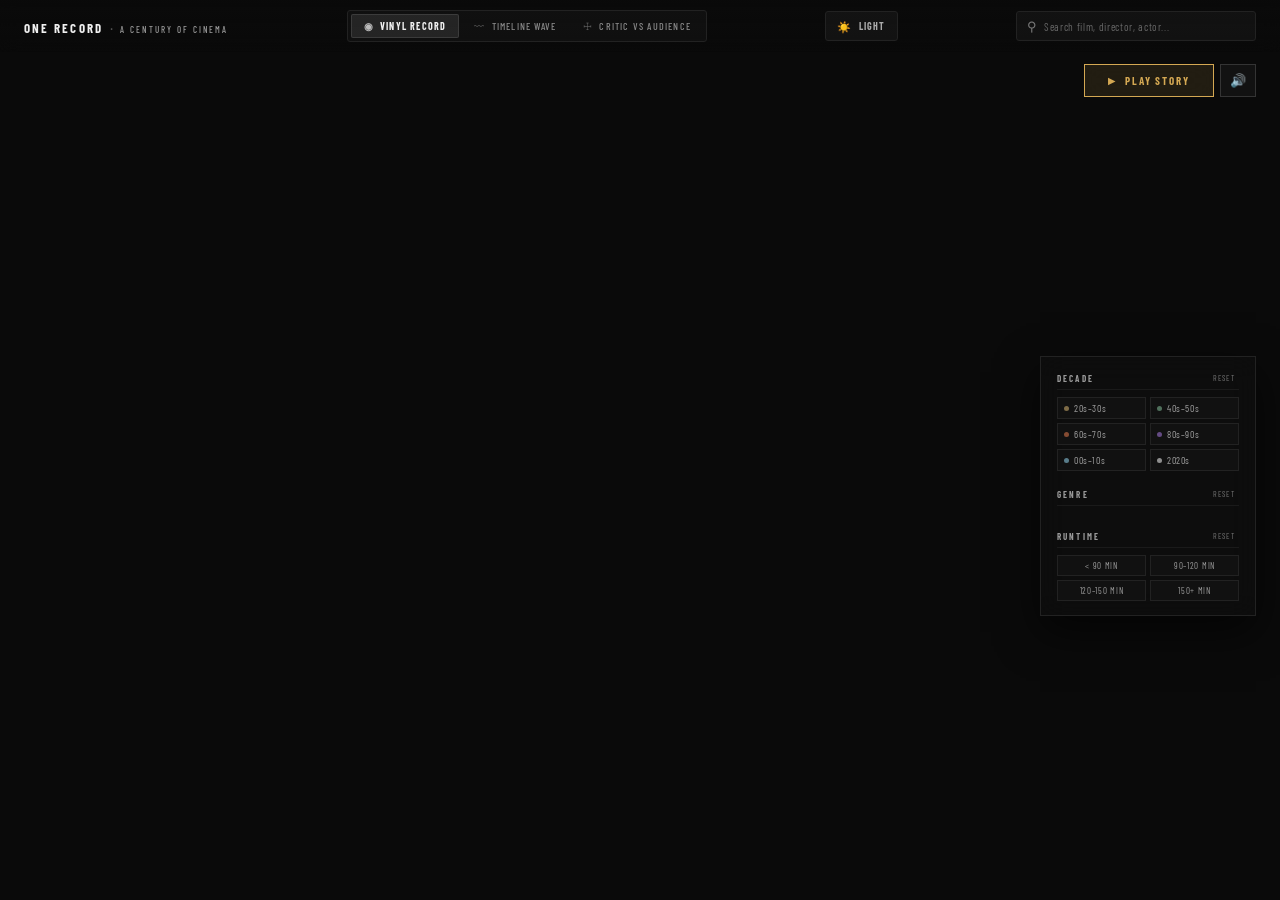
==== commit 746bec4f: "Replace palette picker with Theme Polarity Harmonizer Light/Dark mode toggle and skill" ====
--- a/index.html
+++ b/index.html
@@ -37,68 +37,11 @@
       </button>
     </nav>
  
-    <!-- Palette Storyteller: Curated Narrative Palettes -->
-    <div id="palette-picker" class="palette-picker" aria-label="Color Palette Harmonizer">
-      <button id="palette-btn" class="palette-btn" aria-haspopup="true" aria-expanded="false" title="Switch Narrative Color Palette">
-        <span class="palette-swatch-preview" id="palette-active-swatch">
-          <span class="swatch-dot" style="background: #D4A853;"></span>
-          <span class="swatch-dot" style="background: #E07A5F;"></span>
-          <span class="swatch-dot" style="background: #81B29A;"></span>
-        </span>
-        <span class="palette-btn-text">PALETTE</span>
-        <span class="palette-btn-arrow">▾</span>
-      </button>
-      <div id="palette-dropdown" class="palette-dropdown" role="menu">
-        <div class="palette-option active" data-palette="golden-age" role="menuitem">
-          <div class="palette-meta">
-            <span class="palette-name">35mm Golden Age</span>
-            <span class="palette-sub">Warm 24k Gold &amp; Sepia Smoke</span>
-          </div>
-          <div class="palette-swatches">
-            <span style="background: #D4A853;"></span>
-            <span style="background: #E07A5F;"></span>
-            <span style="background: #81B29A;"></span>
-            <span style="background: #3D5A80;"></span>
-          </div>
-        </div>
-        <div class="palette-option" data-palette="cyber-neon" role="menuitem">
-          <div class="palette-meta">
-            <span class="palette-name">Cyber Neon</span>
-            <span class="palette-sub">Phosphor Cyan &amp; Hyper Magenta</span>
-          </div>
-          <div class="palette-swatches">
-            <span style="background: #00F5D4;"></span>
-            <span style="background: #F72585;"></span>
-            <span style="background: #7209B7;"></span>
-            <span style="background: #4CC9F0;"></span>
-          </div>
-        </div>
-        <div class="palette-option" data-palette="vintage-noir" role="menuitem">
-          <div class="palette-meta">
-            <span class="palette-name">Criterion Noir</span>
-            <span class="palette-sub">Vermilion &amp; Prussian Steel</span>
-          </div>
-          <div class="palette-swatches">
-            <span style="background: #E63946;"></span>
-            <span style="background: #457B9D;"></span>
-            <span style="background: #DDA15E;"></span>
-            <span style="background: #F1FAEE;"></span>
-          </div>
-        </div>
-        <div class="palette-option" data-palette="solar-flare" role="menuitem">
-          <div class="palette-meta">
-            <span class="palette-name">Solar Flare</span>
-            <span class="palette-sub">Molten Amber &amp; Supernova Cyan</span>
-          </div>
-          <div class="palette-swatches">
-            <span style="background: #FFB703;"></span>
-            <span style="background: #FB8500;"></span>
-            <span style="background: #00B4D8;"></span>
-            <span style="background: #06D6A0;"></span>
-          </div>
-        </div>
-      </div>
-    </div>
+    <!-- Theme Polarity Harmonizer: Light / Dark Mode Toggle -->
+    <button id="theme-toggle-btn" class="theme-toggle-btn" aria-label="Toggle light and dark mode" title="Toggle Light / Dark Mode">
+      <span id="theme-toggle-icon">☀️</span>
+      <span id="theme-toggle-label">LIGHT</span>
+    </button>
 
     <!-- Omni Search Bar -->
     <div id="search-box">
--- a/styles.css
+++ b/styles.css
@@ -13,8 +13,31 @@
   --hi:        #F0F0F0;
   --mid:       #AAAAAA;
   --lo:        #666666;
-  --accent:    #89C4DC;
+  --accent:    #D4A853;
+  --card-bg:   rgba(14, 14, 14, 0.94);
   --font:      'Barlow Condensed', 'Arial Narrow', Arial, sans-serif;
+  --topbar-bg: linear-gradient(180deg, rgba(10,10,10,0.94) 0%, rgba(10,10,10,0.7) 75%, transparent 100%);
+  --modal-bg:  rgba(16, 16, 16, 0.96);
+  --tooltip-bg: rgba(14, 14, 14, 0.96);
+  --tooltip-border: rgba(255, 255, 255, 0.16);
+  --glass-shadow: 0 16px 40px rgba(0, 0, 0, 0.7);
+}
+
+[data-theme="light"] {
+  --bg:        #F7F5F0;
+  --panel:     rgba(255, 255, 255, 0.92);
+  --border:    #E0DDD5;
+  --border-hi: rgba(0, 0, 0, 0.15);
+  --hi:        #141414;
+  --mid:       #555555;
+  --lo:        #888888;
+  --accent:    #B38628;
+  --card-bg:   rgba(255, 255, 255, 0.95);
+  --topbar-bg: linear-gradient(180deg, rgba(247,245,240,0.96) 0%, rgba(247,245,240,0.80) 75%, transparent 100%);
+  --modal-bg:  rgba(255, 255, 255, 0.98);
+  --tooltip-bg: rgba(255, 255, 255, 0.98);
+  --tooltip-border: rgba(0, 0, 0, 0.14);
+  --glass-shadow: 0 16px 40px rgba(0, 0, 0, 0.12);
 }
 
 html, body {
@@ -22,6 +45,7 @@
   background: var(--bg);
   color: var(--hi);
   font-family: var(--font);
+  transition: background-color 0.35s ease, color 0.35s ease;
 }
 
 #app { position: relative; width: 100vw; height: 100vh; }
@@ -36,9 +60,10 @@
   align-items: center;
   justify-content: space-between;
   z-index: 500;
-  background: linear-gradient(180deg, rgba(10,10,10,0.94) 0%, rgba(10,10,10,0.7) 75%, transparent 100%);
+  background: var(--topbar-bg);
   backdrop-filter: blur(10px);
   -webkit-backdrop-filter: blur(10px);
+  transition: background 0.35s ease;
 }
 
 .brand {
@@ -106,136 +131,148 @@
   opacity: 0.75;
 }
 
-/* ── Palette Storyteller: Palette Picker Dropdown ───────────────── */
-.palette-picker {
-  position: relative;
-  user-select: none;
-}
-
-.palette-btn {
-  background: rgba(255, 255, 255, 0.025);
+/* ── Theme Polarity Harmonizer: Light/Dark Mode Toggle ──────────── */
+.theme-toggle-btn {
+  background: rgba(255, 255, 255, 0.035);
   border: 1px solid var(--border);
-  color: #AAAAAA;
+  color: var(--mid);
   font-family: var(--font);
   font-size: 10px;
-  font-weight: 600;
+  font-weight: 700;
   letter-spacing: 0.12em;
-  padding: 5px 10px;
+  padding: 5px 11px;
   cursor: pointer;
   display: flex;
   align-items: center;
-  gap: 7px;
+  gap: 6px;
   border-radius: 3px;
   height: 30px;
   transition: all 0.2s ease;
 }
-.palette-btn:hover {
-  color: #FFFFFF;
-  border-color: rgba(255, 255, 255, 0.25);
-  background: rgba(255, 255, 255, 0.06);
-}
-.palette-picker.open .palette-btn {
-  border-color: var(--accent, #D4A853);
-  color: #FFFFFF;
+.theme-toggle-btn:hover {
+  color: var(--hi);
+  border-color: var(--border-hi);
   background: rgba(255, 255, 255, 0.08);
 }
-
-.palette-swatch-preview {
-  display: flex;
-  gap: 3px;
-  align-items: center;
-}
-.palette-swatch-preview .swatch-dot {
-  width: 7px;
-  height: 7px;
-  border-radius: 50%;
-  box-shadow: 0 0 3px rgba(0,0,0,0.5);
-}
-
-.palette-btn-text {
-  font-size: 10px;
-}
-.palette-btn-arrow {
-  font-size: 8px;
-  color: #777;
-  transition: transform 0.2s ease;
-}
-.palette-picker.open .palette-btn-arrow {
-  transform: rotate(180deg);
-}
-
-.palette-dropdown {
-  position: absolute;
-  top: calc(100% + 6px);
-  left: 50%;
-  transform: translateX(-50%) translateY(-6px);
-  width: 224px;
-  background: rgba(14, 14, 14, 0.96);
-  border: 1px solid rgba(255, 255, 255, 0.14);
-  border-radius: 4px;
-  padding: 5px;
-  display: none;
-  flex-direction: column;
-  gap: 3px;
-  z-index: 600;
-  box-shadow: 0 12px 32px rgba(0, 0, 0, 0.7), 0 0 0 1px rgba(255, 255, 255, 0.05);
-  backdrop-filter: blur(14px);
-  -webkit-backdrop-filter: blur(14px);
-  opacity: 0;
-  pointer-events: none;
-  transition: opacity 0.18s ease, transform 0.18s ease;
-}
-.palette-picker.open .palette-dropdown {
-  display: flex;
-  opacity: 1;
-  pointer-events: auto;
-  transform: translateX(-50%) translateY(0);
-}
-
-.palette-option {
-  padding: 8px 10px;
-  border-radius: 3px;
-  cursor: pointer;
-  display: flex;
-  flex-direction: column;
-  gap: 4px;
-  border: 1px solid transparent;
-  transition: all 0.15s ease;
-}
-.palette-option:hover {
-  background: rgba(255, 255, 255, 0.06);
-}
-.palette-option.active {
-  background: rgba(255, 255, 255, 0.09);
-  border-color: rgba(255, 255, 255, 0.18);
-}
-
-.palette-meta {
-  display: flex;
-  flex-direction: column;
-}
-.palette-name {
+[data-theme="light"] .theme-toggle-btn {
+  background: rgba(0, 0, 0, 0.04);
+  color: var(--hi);
+}
+[data-theme="light"] .theme-toggle-btn:hover {
+  background: rgba(0, 0, 0, 0.08);
+  border-color: rgba(0, 0, 0, 0.25);
+}
+
+#theme-toggle-icon {
   font-size: 11px;
-  font-weight: 700;
-  letter-spacing: 0.08em;
-  color: #F0F0F0;
-}
-.palette-sub {
-  font-size: 9px;
-  letter-spacing: 0.04em;
-  color: #888888;
-}
-
-.palette-swatches {
-  display: flex;
-  gap: 4px;
-  margin-top: 2px;
-}
-.palette-swatches span {
-  flex: 1;
-  height: 4px;
-  border-radius: 2px;
-}
+  line-height: 1;
+}
+
+/* Light Theme UI Overrides */
+[data-theme="light"] .brand-title { color: #141414; }
+[data-theme="light"] .brand-sep   { color: #BBBBBB; }
+[data-theme="light"] .brand-sub   { color: #666666; }
+
+[data-theme="light"] #mode-switcher {
+  background: rgba(0, 0, 0, 0.04);
+  border-color: var(--border);
+}
+[data-theme="light"] .mode-btn {
+  color: #666666;
+}
+[data-theme="light"] .mode-btn:hover {
+  color: #111111;
+  background: rgba(0, 0, 0, 0.05);
+}
+[data-theme="light"] .mode-btn.active {
+  color: #111111;
+  background: #FFFFFF;
+  border-color: rgba(0, 0, 0, 0.12);
+  box-shadow: 0 1px 3px rgba(0,0,0,0.08);
+}
+
+[data-theme="light"] #search-box {
+  background: #FFFFFF;
+  border-color: var(--border);
+  box-shadow: 0 1px 3px rgba(0, 0, 0, 0.04);
+}
+[data-theme="light"] #search-box:focus-within {
+  border-color: var(--accent);
+  background: #FFFFFF;
+}
+
+[data-theme="light"] #filters {
+  background: var(--panel);
+  border-color: var(--border);
+  box-shadow: -8px 0 24px rgba(0, 0, 0, 0.06);
+}
+[data-theme="light"] .filter-section {
+  border-color: var(--border);
+}
+
+[data-theme="light"] #doc-callout {
+  background: rgba(255, 255, 255, 0.94);
+  border-color: rgba(0, 0, 0, 0.12);
+  box-shadow: 0 16px 40px rgba(0, 0, 0, 0.12);
+}
+[data-theme="light"] #doc-callout-title { color: #111111; }
+[data-theme="light"] #doc-callout-body  { color: #444444; }
+[data-theme="light"] #doc-callout-stat  { color: var(--accent); }
+[data-theme="light"] .doc-spotlight-card {
+  background: rgba(0, 0, 0, 0.03);
+  border-color: rgba(0, 0, 0, 0.08);
+}
+[data-theme="light"] .doc-spotlight-card:hover {
+  background: rgba(0, 0, 0, 0.06);
+  border-color: var(--accent);
+}
+[data-theme="light"] .doc-spotlight-title { color: #111111; }
+[data-theme="light"] .doc-spotlight-meta  { color: #666666; }
+
+[data-theme="light"] #doc-scrubber {
+  background: rgba(255, 255, 255, 0.92);
+  border-color: rgba(0, 0, 0, 0.12);
+  box-shadow: 0 -8px 24px rgba(0, 0, 0, 0.06);
+}
+[data-theme="light"] .doc-segment-track {
+  background: rgba(0, 0, 0, 0.08);
+}
+[data-theme="light"] .doc-segment-text {
+  color: #777777;
+}
+[data-theme="light"] .doc-segment.active .doc-segment-text,
+[data-theme="light"] .doc-segment.completed .doc-segment-text {
+  color: #111111;
+}
+
+[data-theme="light"] #doc-stop-btn,
+[data-theme="light"] #doc-sound-btn {
+  background: rgba(255, 255, 255, 0.92);
+  border-color: rgba(0, 0, 0, 0.14);
+  color: #555555;
+}
+
+[data-theme="light"] #film-overlay {
+  background: rgba(247, 245, 240, 0.85);
+}
+[data-theme="light"] .film-card {
+  background: rgba(255, 255, 255, 0.98);
+  border-color: rgba(0, 0, 0, 0.14);
+  box-shadow: 0 24px 60px rgba(0, 0, 0, 0.15);
+}
+[data-theme="light"] .card-title { color: #111111; }
+[data-theme="light"] .card-overview { color: #444444; }
+[data-theme="light"] .stat-val { color: #111111; }
+[data-theme="light"] .cast-val { color: #333333; }
+
+[data-theme="light"] #tooltip {
+  background: rgba(255, 255, 255, 0.97);
+  border-color: rgba(0, 0, 0, 0.14);
+  color: #111111;
+  box-shadow: 0 8px 24px rgba(0, 0, 0, 0.12);
+}
+[data-theme="light"] .tt-title { color: #111111; }
+[data-theme="light"] .tt-dir, [data-theme="light"] .tt-stars { color: #555555; }
 
 /* Omni Search Bar */
 #search-box {
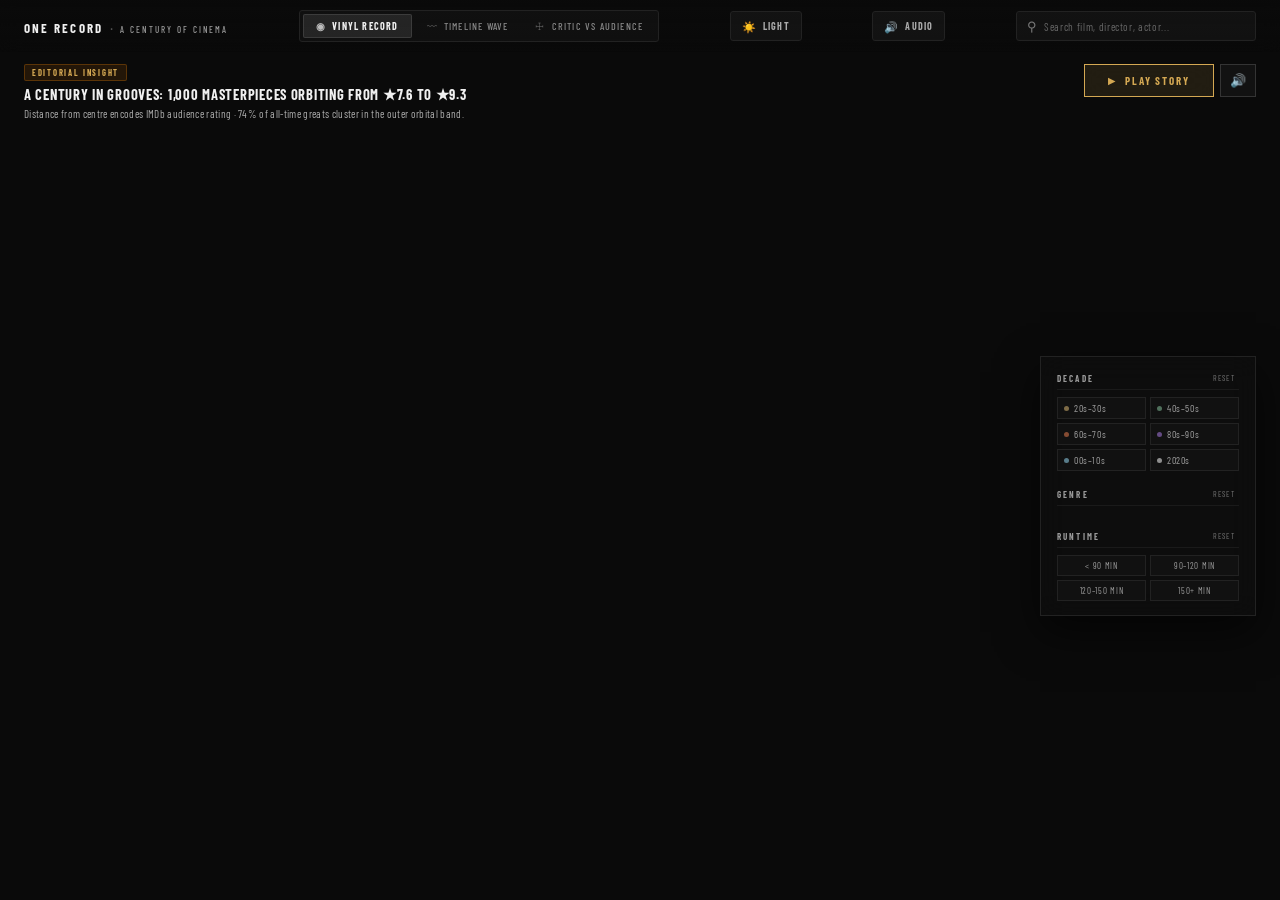
==== commit 7bcb7919: "Reposition galaxy quadrant labels to margin, integrate dynamic Narrative HUD, and implement Motion C" ====
--- a/index.html
+++ b/index.html
@@ -43,6 +43,12 @@
       <span id="theme-toggle-label">LIGHT</span>
     </button>
 
+    <!-- Motion Choreographer: Sonic Feedback Toggle -->
+    <button id="sfx-toggle-btn" class="theme-toggle-btn" aria-label="Toggle interactive audio feedback" title="Toggle Interactive Audio">
+      <span id="sfx-toggle-icon">🔊</span>
+      <span id="sfx-toggle-label">AUDIO</span>
+    </button>
+
     <!-- Omni Search Bar -->
     <div id="search-box">
       <span class="search-icon" aria-hidden="true">⚲</span>
@@ -51,6 +57,13 @@
       <span id="search-count" aria-live="polite"></span>
     </div>
   </header>
+
+  <!-- Chart Narrative Crafter: Editorial Headline & Sub-deck HUD -->
+  <aside id="narrative-hud" aria-live="polite">
+    <div class="narrative-tag" id="narrative-tag">EDITORIAL INSIGHT</div>
+    <h1 class="narrative-headline" id="narrative-headline">A Century in Grooves: 1,000 Masterpieces Orbiting from ★7.6 to ★9.3</h1>
+    <p class="narrative-subdeck" id="narrative-subdeck">Distance from centre encodes IMDb audience rating · 74% of all-time greats cluster in the outer orbital band.</p>
+  </aside>
 
   <!-- SVG Visualization Canvas -->
   <svg id="record-svg" role="img" aria-label="Interactive artistic visualization of IMDb top 1000 films"></svg>
--- a/styles.css
+++ b/styles.css
@@ -24,20 +24,20 @@
 }
 
 [data-theme="light"] {
-  --bg:        #F7F5F0;
-  --panel:     rgba(255, 255, 255, 0.92);
-  --border:    #E0DDD5;
-  --border-hi: rgba(0, 0, 0, 0.15);
-  --hi:        #141414;
-  --mid:       #555555;
-  --lo:        #888888;
-  --accent:    #B38628;
-  --card-bg:   rgba(255, 255, 255, 0.95);
-  --topbar-bg: linear-gradient(180deg, rgba(247,245,240,0.96) 0%, rgba(247,245,240,0.80) 75%, transparent 100%);
-  --modal-bg:  rgba(255, 255, 255, 0.98);
-  --tooltip-bg: rgba(255, 255, 255, 0.98);
-  --tooltip-border: rgba(0, 0, 0, 0.14);
-  --glass-shadow: 0 16px 40px rgba(0, 0, 0, 0.12);
+  --bg:        #FAFAFA;
+  --panel:     rgba(255, 255, 255, 0.96);
+  --border:    #E2E8F0;
+  --border-hi: rgba(45, 55, 72, 0.18);
+  --hi:        #2D3748;
+  --mid:       #4A5568;
+  --lo:        #718096;
+  --accent:    #D97706;
+  --card-bg:   rgba(255, 255, 255, 0.98);
+  --topbar-bg: linear-gradient(180deg, rgba(250,250,250,0.98) 0%, rgba(250,250,250,0.85) 75%, transparent 100%);
+  --modal-bg:  #FFFFFF;
+  --tooltip-bg: #FFFFFF;
+  --tooltip-border: #CBD5E1;
+  --glass-shadow: 0 16px 40px rgba(45, 55, 72, 0.08);
 }
 
 html, body {
@@ -163,116 +163,280 @@
   border-color: rgba(0, 0, 0, 0.25);
 }
 
-#theme-toggle-icon {
+#theme-toggle-icon,
+#sfx-toggle-icon {
   font-size: 11px;
   line-height: 1;
 }
 
+/* ── Chart Narrative Crafter: Narrative Insight HUD ──────────────── */
+#narrative-hud {
+  position: absolute;
+  top: 60px;
+  left: 24px;
+  max-width: 580px;
+  z-index: 100;
+  pointer-events: none;
+  transition: opacity 0.35s ease, transform 0.35s cubic-bezier(0.16, 1, 0.3, 1);
+}
+
+.narrative-tag {
+  display: inline-flex;
+  align-items: center;
+  font-family: var(--font);
+  font-size: 8.5px;
+  font-weight: 700;
+  letter-spacing: 0.2em;
+  text-transform: uppercase;
+  color: var(--accent);
+  margin-bottom: 4px;
+  background: rgba(217, 119, 6, 0.12);
+  border: 1px solid rgba(217, 119, 6, 0.3);
+  padding: 2px 7px;
+  border-radius: 2px;
+}
+
+.narrative-headline {
+  font-family: var(--font);
+  font-size: 14.5px;
+  font-weight: 700;
+  letter-spacing: 0.05em;
+  color: var(--hi);
+  margin: 0 0 3px 0;
+  line-height: 1.25;
+  text-transform: uppercase;
+  transition: color 0.3s ease;
+}
+
+.narrative-subdeck {
+  font-family: var(--font);
+  font-size: 11px;
+  color: var(--mid);
+  margin: 0;
+  line-height: 1.4;
+  letter-spacing: 0.03em;
+  transition: color 0.3s ease;
+}
+
+body.doc-playing #narrative-hud {
+  opacity: 0;
+  transform: translateY(-8px);
+}
+
 /* Light Theme UI Overrides */
-[data-theme="light"] .brand-title { color: #141414; }
-[data-theme="light"] .brand-sep   { color: #BBBBBB; }
-[data-theme="light"] .brand-sub   { color: #666666; }
+[data-theme="light"] .brand-title { color: #2D3748; }
+[data-theme="light"] .brand-sep   { color: #A0AEC0; }
+[data-theme="light"] .brand-sub   { color: #718096; }
 
 [data-theme="light"] #mode-switcher {
-  background: rgba(0, 0, 0, 0.04);
-  border-color: var(--border);
+  background: #F1F5F9;
+  border-color: #CBD5E1;
 }
 [data-theme="light"] .mode-btn {
-  color: #666666;
+  color: #718096;
 }
 [data-theme="light"] .mode-btn:hover {
-  color: #111111;
-  background: rgba(0, 0, 0, 0.05);
+  color: #2D3748;
+  background: #E2E8F0;
 }
 [data-theme="light"] .mode-btn.active {
-  color: #111111;
+  color: #2D3748;
   background: #FFFFFF;
-  border-color: rgba(0, 0, 0, 0.12);
-  box-shadow: 0 1px 3px rgba(0,0,0,0.08);
+  border-color: #CBD5E1;
+  font-weight: 700;
+  box-shadow: 0 1px 4px rgba(45, 55, 72, 0.10);
 }
 
 [data-theme="light"] #search-box {
   background: #FFFFFF;
-  border-color: var(--border);
-  box-shadow: 0 1px 3px rgba(0, 0, 0, 0.04);
+  border-color: #CBD5E1;
+  box-shadow: 0 1px 3px rgba(45, 55, 72, 0.04);
 }
 [data-theme="light"] #search-box:focus-within {
   border-color: var(--accent);
   background: #FFFFFF;
+  box-shadow: 0 0 0 2px rgba(217, 119, 6, 0.2);
+}
+[data-theme="light"] #omni-search {
+  color: #2D3748;
+}
+[data-theme="light"] #omni-search::placeholder {
+  color: #A0AEC0;
 }
 
 [data-theme="light"] #filters {
-  background: var(--panel);
-  border-color: var(--border);
-  box-shadow: -8px 0 24px rgba(0, 0, 0, 0.06);
+  background: rgba(255, 255, 255, 0.98);
+  border-left: 1px solid #E2E8F0;
+  box-shadow: -8px 0 28px rgba(45, 55, 72, 0.06);
 }
 [data-theme="light"] .filter-section {
-  border-color: var(--border);
-}
-
-[data-theme="light"] #doc-callout {
-  background: rgba(255, 255, 255, 0.94);
-  border-color: rgba(0, 0, 0, 0.12);
-  box-shadow: 0 16px 40px rgba(0, 0, 0, 0.12);
-}
-[data-theme="light"] #doc-callout-title { color: #111111; }
-[data-theme="light"] #doc-callout-body  { color: #444444; }
-[data-theme="light"] #doc-callout-stat  { color: var(--accent); }
+  border-color: #E2E8F0;
+}
+[data-theme="light"] .filter-label {
+  color: #4A5568;
+  font-weight: 700;
+  letter-spacing: 0.18em;
+}
+[data-theme="light"] .flt-btn--clear {
+  color: #718096;
+  font-weight: 600;
+}
+[data-theme="light"] .flt-btn--clear:hover {
+  color: #2D3748;
+}
+
+[data-theme="light"] .flt-btn {
+  background: #FFFFFF;
+  border: 1px solid #CBD5E1;
+  color: #4A5568;
+  font-weight: 600;
+  box-shadow: 0 1px 2px rgba(0, 0, 0, 0.03);
+}
+[data-theme="light"] .flt-btn::before {
+  opacity: 1 !important;
+}
+[data-theme="light"] .flt-btn:hover {
+  color: #2D3748;
+  border-color: var(--dc, #4A5568);
+  background: #F8FAFC;
+}
+[data-theme="light"] .flt-btn.active {
+  background: #334155;
+  color: #FFFFFF;
+  border-color: #334155;
+  box-shadow: 0 2px 5px rgba(45, 55, 72, 0.16);
+}
+[data-theme="light"] .genre-flt-btn.active {
+  background: var(--dc, #334155);
+  color: #FFFFFF;
+  border-color: var(--dc, #334155);
+  text-shadow: 0 1px 2px rgba(0, 0, 0, 0.4);
+}
+
+[data-theme="light"] #doc-controls-wrap #doc-play-btn {
+  background: #D97706;
+  border-color: #B45309;
+  color: #FFFFFF;
+  box-shadow: 0 4px 14px rgba(217, 119, 6, 0.35);
+}
+[data-theme="light"] #doc-controls-wrap #doc-play-btn:hover {
+  background: #B45309;
+  color: #FFFFFF;
+}
+[data-theme="light"] #doc-controls-wrap #doc-play-btn.playing {
+  background: #334155;
+  border-color: #334155;
+  color: #FFFFFF;
+}
+
+[data-theme="light"] #doc-callout-inner {
+  background: #FFFFFF;
+  border: 1px solid #E2E8F0;
+  box-shadow: 0 20px 48px rgba(45, 55, 72, 0.12);
+}
+[data-theme="light"] #doc-callout-inner::before {
+  background: linear-gradient(90deg, #D97706, #EA580C, transparent);
+}
+[data-theme="light"] #doc-chapter-badge {
+  color: #D97706;
+  font-weight: 700;
+}
+[data-theme="light"] #doc-callout-title { color: #2D3748; font-weight: 700; }
+[data-theme="light"] #doc-callout-body  { color: #4A5568; }
+[data-theme="light"] #doc-callout-stat  { color: #B45309; font-weight: 700; border-top: 1px solid #E2E8F0; }
+[data-theme="light"] .doc-spotlights   { border-top: 1px solid #E2E8F0; }
+[data-theme="light"] .doc-spotlight-heading { color: #718096; font-weight: 700; }
 [data-theme="light"] .doc-spotlight-card {
-  background: rgba(0, 0, 0, 0.03);
-  border-color: rgba(0, 0, 0, 0.08);
+  background: #F8FAFC;
+  border: 1px solid #E2E8F0;
+  box-shadow: 0 1px 3px rgba(45, 55, 72, 0.04);
 }
 [data-theme="light"] .doc-spotlight-card:hover {
-  background: rgba(0, 0, 0, 0.06);
-  border-color: var(--accent);
-}
-[data-theme="light"] .doc-spotlight-title { color: #111111; }
-[data-theme="light"] .doc-spotlight-meta  { color: #666666; }
+  background: #FFFFFF;
+  border-color: #D97706;
+  box-shadow: 0 4px 12px rgba(217, 119, 6, 0.15);
+}
+[data-theme="light"] .doc-spotlight-poster {
+  border: 1px solid #CBD5E1;
+  background: #E2E8F0;
+}
+[data-theme="light"] .doc-spotlight-title { color: #2D3748; font-weight: 700; }
+[data-theme="light"] .doc-spotlight-meta  { color: #718096; font-weight: 500; }
+[data-theme="light"] .doc-spotlight-rating { color: #D97706; font-weight: 700; }
 
 [data-theme="light"] #doc-scrubber {
-  background: rgba(255, 255, 255, 0.92);
-  border-color: rgba(0, 0, 0, 0.12);
-  box-shadow: 0 -8px 24px rgba(0, 0, 0, 0.06);
+  background: rgba(255, 255, 255, 0.97);
+  border-top: 1px solid #CBD5E1;
+  box-shadow: 0 -8px 24px rgba(45, 55, 72, 0.06);
 }
 [data-theme="light"] .doc-segment-track {
-  background: rgba(0, 0, 0, 0.08);
+  background: #E2E8F0;
+}
+[data-theme="light"] .doc-segment-num {
+  color: #718096;
+  font-weight: 700;
 }
 [data-theme="light"] .doc-segment-text {
-  color: #777777;
-}
+  color: #718096;
+  font-weight: 600;
+}
+[data-theme="light"] .doc-segment.active .doc-segment-num,
 [data-theme="light"] .doc-segment.active .doc-segment-text,
 [data-theme="light"] .doc-segment.completed .doc-segment-text {
-  color: #111111;
+  color: #2D3748;
+  font-weight: 700;
 }
 
 [data-theme="light"] #doc-stop-btn,
 [data-theme="light"] #doc-sound-btn {
-  background: rgba(255, 255, 255, 0.92);
-  border-color: rgba(0, 0, 0, 0.14);
-  color: #555555;
+  background: #FFFFFF;
+  border-color: #CBD5E1;
+  color: #4A5568;
+  box-shadow: 0 2px 6px rgba(45, 55, 72, 0.08);
+}
+[data-theme="light"] #doc-stop-btn:hover,
+[data-theme="light"] #doc-sound-btn:hover {
+  border-color: #2D3748;
+  color: #2D3748;
 }
 
 [data-theme="light"] #film-overlay {
-  background: rgba(247, 245, 240, 0.85);
+  background: rgba(45, 55, 72, 0.45);
 }
 [data-theme="light"] .film-card {
-  background: rgba(255, 255, 255, 0.98);
-  border-color: rgba(0, 0, 0, 0.14);
-  box-shadow: 0 24px 60px rgba(0, 0, 0, 0.15);
-}
-[data-theme="light"] .card-title { color: #111111; }
-[data-theme="light"] .card-overview { color: #444444; }
-[data-theme="light"] .stat-val { color: #111111; }
-[data-theme="light"] .cast-val { color: #333333; }
+  background: #FFFFFF;
+  border: 1px solid #CBD5E1;
+  box-shadow: 0 24px 60px rgba(45, 55, 72, 0.20);
+}
+[data-theme="light"] .card-title { color: #2D3748; }
+[data-theme="light"] .card-overview { color: #4A5568; }
+[data-theme="light"] .stat-val { color: #2D3748; }
+[data-theme="light"] .cast-val { color: #4A5568; }
+[data-theme="light"] .card-director { color: #4A5568; }
 
 [data-theme="light"] #tooltip {
-  background: rgba(255, 255, 255, 0.97);
-  border-color: rgba(0, 0, 0, 0.14);
-  color: #111111;
-  box-shadow: 0 8px 24px rgba(0, 0, 0, 0.12);
-}
-[data-theme="light"] .tt-title { color: #111111; }
-[data-theme="light"] .tt-dir, [data-theme="light"] .tt-stars { color: #555555; }
+  background: #FFFFFF;
+  border: 1px solid #CBD5E1;
+  color: #2D3748;
+  box-shadow: 0 12px 32px rgba(45, 55, 72, 0.15);
+}
+[data-theme="light"] .tt-title { color: #2D3748; }
+[data-theme="light"] .tt-dir, [data-theme="light"] .tt-stars { color: #718096; }
+
+/* Colophon & Decode Key SVG elements */
+.viz-colophon, .viz-decode-key {
+  fill: #666666;
+  transition: opacity 0.3s ease;
+}
+[data-theme="light"] .viz-colophon,
+[data-theme="light"] .viz-decode-key {
+  fill: #718096;
+}
+body.doc-playing .viz-colophon,
+body.doc-playing .viz-decode-key {
+  opacity: 0;
+  pointer-events: none;
+}
 
 /* Omni Search Bar */
 #search-box {
@@ -377,6 +541,15 @@
   pointer-events: none !important;
   cursor: default !important;
 }
+
+[data-theme="light"] .film-dot {
+  stroke: none;
+}
+[data-theme="light"] .film-dot.dimmed {
+  opacity: 0.04 !important;
+  stroke: none !important;
+}
+
 .film-dot.search-match {
   stroke: var(--accent) !important;
   stroke-width: 1.5px !important;
@@ -384,30 +557,44 @@
   pointer-events: auto !important;
 }
 .film-dot.selected {
-  stroke: #ffffff !important;
-  stroke-width: 2px !important;
+  stroke: var(--hi) !important;
+  stroke-width: 1.8px !important;
   opacity: 1 !important;
   pointer-events: auto !important;
 }
+
 .film-dot.director-highlight {
   stroke: #ffffff !important;
   stroke-width: 1.5px !important;
   opacity: 1 !important;
   pointer-events: auto !important;
 }
+[data-theme="light"] .film-dot.director-highlight {
+  stroke: #334155 !important;
+  stroke-width: 1.5px !important;
+  opacity: 1 !important;
+}
 
 /* Constellation Lines */
 .constellation-line {
-  stroke: rgba(255, 255, 255, 0.45);
   stroke-width: 1.2;
-  stroke-dasharray: 4 3;
+  stroke-dasharray: 3 3;
   fill: none;
   pointer-events: none;
   animation: lineGlow 1.8s ease-in-out infinite alternate;
 }
+[data-theme="dark"] .constellation-line {
+  stroke-opacity: 0.75;
+}
+[data-theme="light"] .constellation-line {
+  stroke: #64748B !important;
+  stroke-width: 1.1 !important;
+  stroke-opacity: 0.75 !important;
+}
+
 @keyframes lineGlow {
-  0%   { stroke-opacity: 0.3; }
-  100% { stroke-opacity: 0.85; }
+  0%   { stroke-opacity: 0.4; }
+  100% { stroke-opacity: 0.9; }
 }
 
 /* Axis Guides & Labels */
@@ -416,12 +603,19 @@
   stroke-width: 0.8;
   fill: none;
 }
+[data-theme="light"] .axis-guide {
+  stroke: rgba(45, 55, 72, 0.08);
+}
 .axis-label {
   font-family: var(--font);
   font-size: 9px;
   fill: #888888;
   letter-spacing: 0.12em;
 }
+[data-theme="light"] .axis-label {
+  fill: #718096;
+  font-weight: 600;
+}
 .quadrant-label {
   font-family: var(--font);
   font-size: 11px;
@@ -429,6 +623,10 @@
   fill: #777777;
   letter-spacing: 0.16em;
   text-transform: uppercase;
+}
+[data-theme="light"] .quadrant-label {
+  fill: #718096;
+  font-weight: 600;
 }
 
 /* ── Tooltip with Poster ────────────────────────────────────────── */
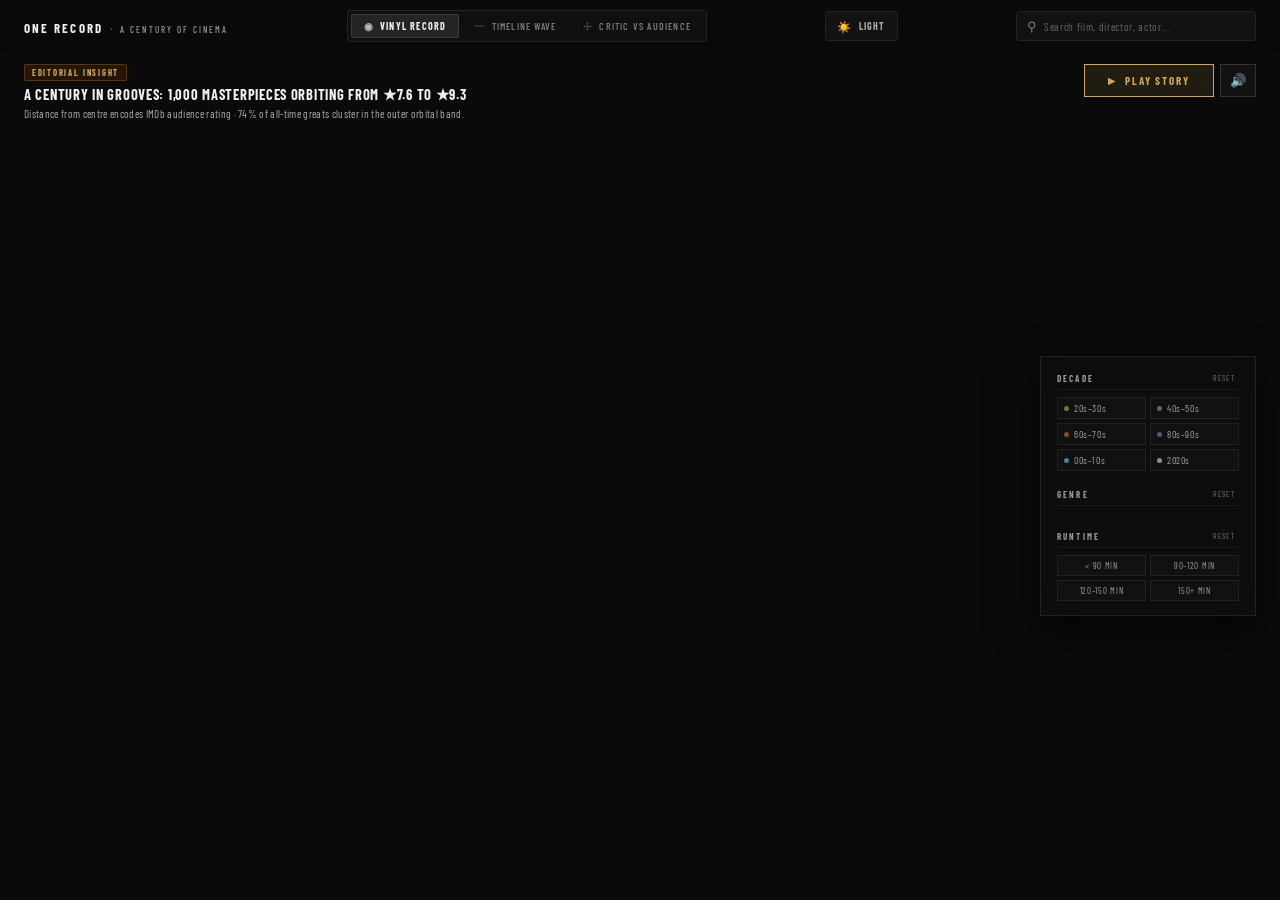
==== commit 40c7115f: "Eliminate header text overlap, increase top chart clearance, remove extra audio toggle, and remove b" ====
--- a/index.html
+++ b/index.html
@@ -41,12 +41,6 @@
     <button id="theme-toggle-btn" class="theme-toggle-btn" aria-label="Toggle light and dark mode" title="Toggle Light / Dark Mode">
       <span id="theme-toggle-icon">☀️</span>
       <span id="theme-toggle-label">LIGHT</span>
-    </button>
-
-    <!-- Motion Choreographer: Sonic Feedback Toggle -->
-    <button id="sfx-toggle-btn" class="theme-toggle-btn" aria-label="Toggle interactive audio feedback" title="Toggle Interactive Audio">
-      <span id="sfx-toggle-icon">🔊</span>
-      <span id="sfx-toggle-label">AUDIO</span>
     </button>
 
     <!-- Omni Search Bar -->
--- a/styles.css
+++ b/styles.css
@@ -163,8 +163,7 @@
   border-color: rgba(0, 0, 0, 0.25);
 }
 
-#theme-toggle-icon,
-#sfx-toggle-icon {
+#theme-toggle-icon {
   font-size: 11px;
   line-height: 1;
 }
